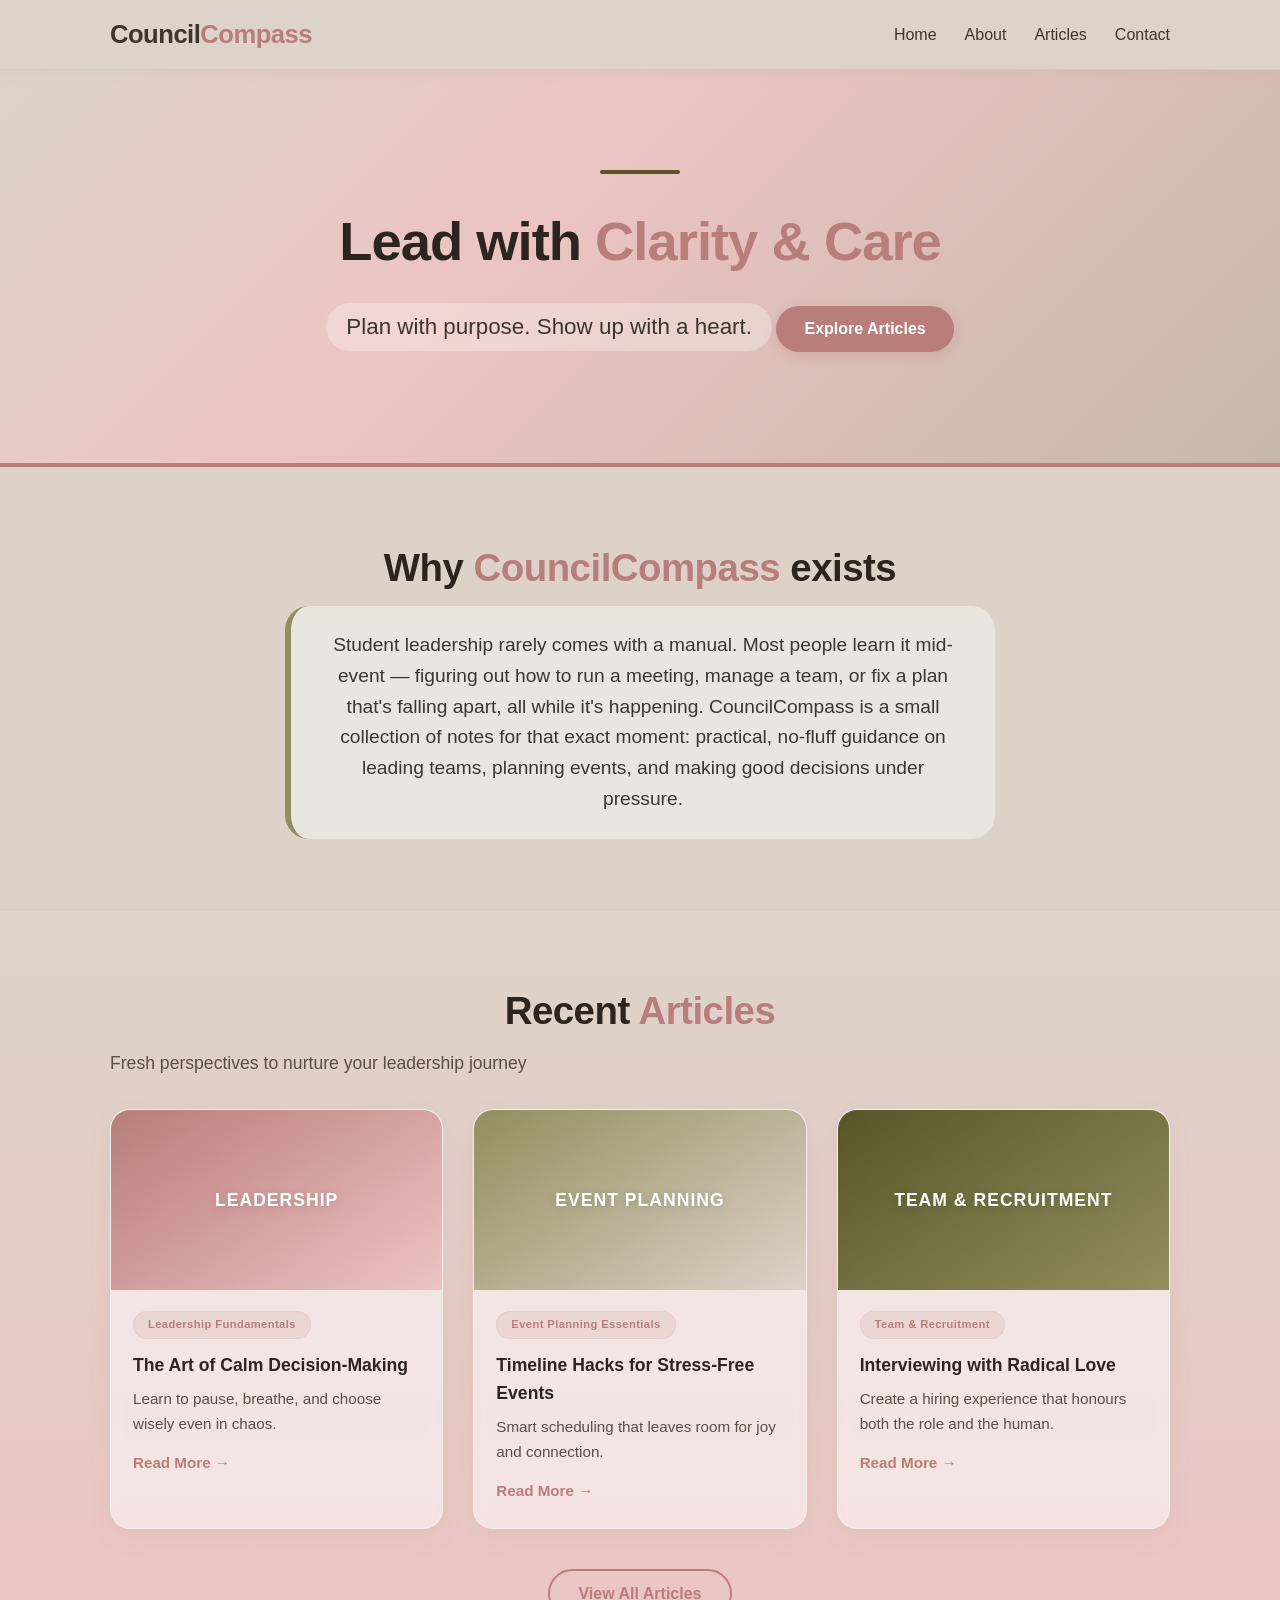
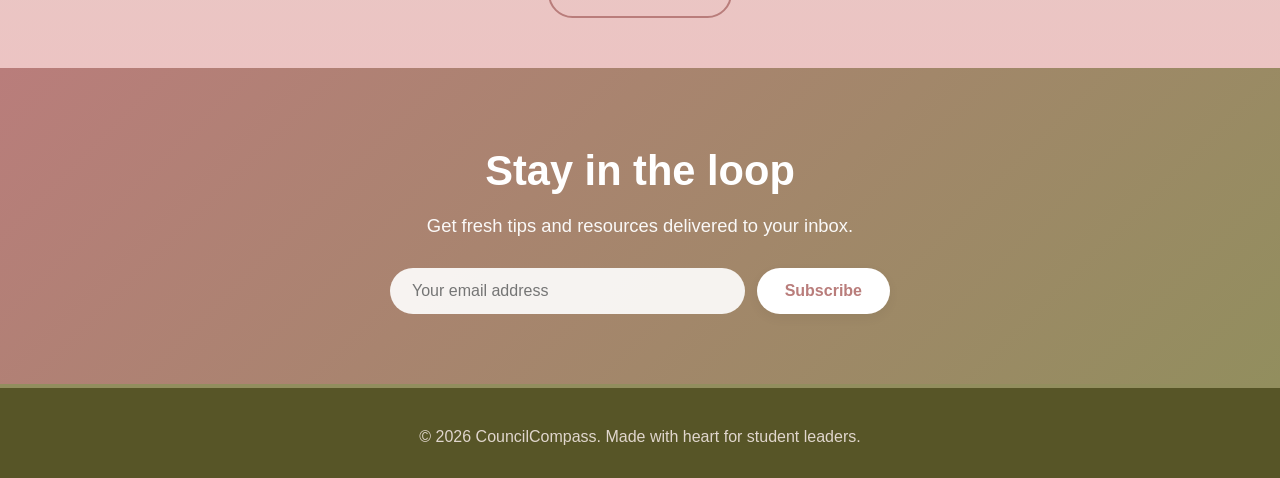
==== index.html @ 9692789b "styled home sections ! (home, about, recent articles, & contact sections)" ====
<!DOCTYPE html>
<html lang="en">
<head>
  <meta charset="UTF-8" />
  <meta name="viewport" content="width=device-width, initial-scale=1.0" />
  <title>CouncilCompass</title>
  <link rel="stylesheet" href="style.css" />
</head>
<body>

  <header>
    <div class="container header-inner">
      <div class="logo">Council<span>Compass</span></div>
      <nav class="nav-links">
        <a href="#">Home</a>
        <a href="#">About</a>
        <a href="#">Articles</a>
        <a href="#">Contact</a>
      </nav>
    </div>
  </header>

  <!-- ===== HOME SECTION ===== -->
  <section id="home" class="hero">
    <div class="container">
      <div class="accent-line"></div>
      <h1>Lead with <span>Clarity &amp; Care</span></h1>
      <p class="tagline">Plan with purpose. Show up with a heart.</p>
      <a href="#articles" class="btn">Explore Articles</a>
    </div>
  </section>

  <!-- ===== ABOUT SECTION ===== -->
  <section id="about" class="about">
    <div class="container">
      <h2 class="section-title">Why <span class="primary">CouncilCompass</span> exists</h2>
      <p>
        Student leadership rarely comes with a manual.
        Most people learn it mid-event — figuring out how to run a meeting, manage a team, 
        or fix a plan that's falling apart, all while it's happening.
        CouncilCompass is a small collection of notes for that exact moment: 
        practical, no-fluff guidance on leading teams, planning events, and 
        making good decisions under pressure.
      </p>
    </div>
  </section>

  <!-- ===== ARTICLES SECTION (recents) ===== -->
  <section id="articles" class="recent">
    <div class="container">
      <h2 class="section-title">Recent <span class="primary">Articles</span></h2>
      <p class="section-sub">Fresh perspectives to nurture your leadership journey</p>

      <div class="card-grid">
        <!-- card 1 -->
        <article class="card">
          <div class="card-img c1">Leadership</div>
          <div class="card-body">
            <span class="pillar-tag">Leadership Fundamentals</span>
            <h3>The Art of Calm Decision‑Making</h3>
            <p>Learn to pause, breathe, and choose wisely even in chaos.</p>
            <a href="#" class="read-more">Read More →</a>
          </div>
        </article>

        <!-- card 2 -->
        <article class="card">
          <div class="card-img c2">Event Planning</div>
          <div class="card-body">
            <span class="pillar-tag">Event Planning Essentials</span>
            <h3>Timeline Hacks for Stress‑Free Events</h3>
            <p>Smart scheduling that leaves room for joy and connection.</p>
            <a href="#" class="read-more">Read More →</a>
          </div>
        </article>

        <!-- card 3 -->
        <article class="card">
          <div class="card-img c3">Team &amp; Recruitment</div>
          <div class="card-body">
            <span class="pillar-tag">Team &amp; Recruitment</span>
            <h3>Interviewing with Radical Love</h3>
            <p>Create a hiring experience that honours both the role and the human.</p>
            <a href="#" class="read-more">Read More →</a>
          </div>
        </article>
      </div>

      <div class="center-btn">
        <a href="#" class="btn btn-outline">View All Articles</a>
      </div>
    </div>
  </section>

  <!-- ===== CONTACT / SUBSCRIBE SECTION ===== -->
  <section id="contact" class="subscribe">
    <div class="container">
      <h2>Stay in the <span class="highlight">loop</span></h2>
      <p>Get fresh tips and resources delivered to your inbox.</p>
      <form class="subscribe-form" action="#" method="post">
        <input type="email" placeholder="Your email address" required />
        <button type="submit" class="btn btn-light">Subscribe</button>
      </form>
    </div>
  </section>

  <footer>
    <div class="container">
      <p>&copy; 2026 CouncilCompass. Made with heart for student leaders.</p>
    </div>
  </footer>

</body>

</html>
---- style.css ----
* {
  margin: 0;
  padding: 0;
  box-sizing: border-box;
}

html {
  scroll-behavior: smooth;
}

body {
  font-family: -apple-system, BlinkMacSystemFont, "Segoe UI", Roboto, Helvetica, Arial, sans-serif;
  background: #ddd3c9;
  color: #3d352e;
  line-height: 1.6;
  min-height: 100vh;
}

a {
  text-decoration: none;
  color: #b97d7b;
  transition: color 0.2s;
}

a:hover {
  color: #575527;
}

.container {
  max-width: 1100px;
  margin: 0 auto;
  padding: 0 20px;
}

/* ---------- HEADER ---------- */
header {
  background: rgba(221, 211, 201, 0.65);
  backdrop-filter: blur(8px);
  -webkit-backdrop-filter: blur(8px);
  box-shadow: 0 2px 12px rgba(146, 142, 94, 0.08);
  padding: 14px 0;
  position: sticky;
  top: 0;
  z-index: 100;
  border-bottom: 1px solid rgba(185, 125, 123, 0.15);
}

.header-inner {
  display: flex;
  justify-content: space-between;
  align-items: center;
  flex-wrap: wrap;
}

.logo {
  font-size: 1.6rem;
  font-weight: 700;
  letter-spacing: -0.5px;
  color: #3d352e;
}

.logo span {
  color: #b97d7b;
}

.nav-links {
  display: flex;
  gap: 28px;
  font-weight: 500;
}

.nav-links a {
  color: #3d352e;
  font-size: 1rem;
  position: relative;
}

.nav-links a::after {
  content: '';
  position: absolute;
  bottom: -4px;
  left: 0;
  width: 0;
  height: 2px;
  background: #575527;
  transition: width 0.2s;
}

.nav-links a:hover::after {
  width: 100%;
}

.nav-links a:hover {
  color: #b97d7b;
}

/* ---------- BUTTONS ---------- */
.btn {
  display: inline-block;
  background: #b97d7b;
  color: #fff;
  padding: 10px 28px;
  border-radius: 40px;
  font-weight: 600;
  border: none;
  font-size: 1rem;
  cursor: pointer;
  transition: background 0.25s, transform 0.15s, box-shadow 0.25s;
  box-shadow: 0 4px 12px rgba(185, 125, 123, 0.3);
}

.btn:hover {
  background: #575527;
  transform: translateY(-3px);
  box-shadow: 0 6px 18px rgba(87, 85, 39, 0.35);
  color: #fff;
}

.btn-outline {
  background: transparent;
  border: 2px solid #b97d7b;
  color: #b97d7b;
  box-shadow: none;
}

.btn-outline:hover {
  background: #b97d7b;
  color: #fff;
}

.btn-light {
  background: #fff;
  color: #b97d7b;
  box-shadow: 0 4px 12px rgba(0, 0, 0, 0.05);
}

.btn-light:hover {
  background: #ecc4c3;
  color: #3d352e;
}

/* ---------- HERO ---------- */
.hero {
  padding: 100px 0 80px;
  text-align: center;
  background: linear-gradient(135deg, #ddd3c9 0%, #ecc4c3 40%, #c6b8a8 100%);
  border-bottom: 4px solid #b97d7b;
}

.hero h1 {
  font-size: 3.4rem;
  font-weight: 800;
  letter-spacing: -1px;
  margin-bottom: 8px;
  color: #2c241e;
}

.hero h1 span {
  color: #b97d7b;
}

.hero .tagline {
  font-size: 1.4rem;
  color: #3d352e;
  max-width: 600px;
  margin: 10px auto 32px;
  font-weight: 400;
  background: rgba(255, 255, 255, 0.3);
  padding: 6px 20px;
  border-radius: 40px;
  backdrop-filter: blur(4px);
  display: inline-block;
}

.hero .accent-line {
  width: 80px;
  height: 4px;
  background: #575527;
  margin: 0 auto 24px;
  border-radius: 4px;
}

/* ---------- SECTION TITLES ---------- */
.section-title {
  font-size: 2.4rem;
  font-weight: 700;
  margin-bottom: 8px;
  letter-spacing: -0.5px;
  color: #2c241e;
}

.section-sub {
  color: #5a4e45;
  margin-bottom: 32px;
  font-size: 1.1rem;
}

.section-title .primary {
  color: #b97d7b;
}

.section-title .highlight {
  color: #ecc4c3;
}

/* ---------- ABOUT ---------- */
.about {
  padding: 70px 0;
  background: rgba(221, 211, 201, 0.4);
  backdrop-filter: blur(4px);
  border-bottom: 1px solid rgba(185, 125, 123, 0.08);
}

.about .container {
  max-width: 750px;
  text-align: center;
}

.about p {
  font-size: 1.2rem;
  color: #3d352e;
  background: rgba(255, 255, 255, 0.4);
  padding: 24px 32px;
  border-radius: 24px;
  border-left: 6px solid #928e5e;
}

/* ---------- RECENT ARTICLES ---------- */
.recent {
  padding: 70px 0 50px;
  background: linear-gradient(180deg, #ddd3c9 0%, #ecc4c3 100%);
}

.recent .section-title {
  text-align: center;
}

.center-btn {
  text-align: center;
  margin-top: 40px;
}

/* ---------- CARDS ---------- */
.card-grid {
  display: grid;
  grid-template-columns: repeat(auto-fill, minmax(280px, 1fr));
  gap: 30px;
  margin-top: 30px;
}

.card {
  background: rgba(255, 255, 255, 0.5);
  backdrop-filter: blur(6px);
  -webkit-backdrop-filter: blur(6px);
  border-radius: 20px;
  box-shadow: 0 8px 24px rgba(146, 142, 94, 0.08);
  overflow: hidden;
  transition: transform 0.25s, box-shadow 0.25s;
  border: 1px solid rgba(255, 255, 255, 0.3);
}

.card:hover {
  transform: translateY(-8px);
  box-shadow: 0 16px 40px rgba(87, 85, 39, 0.1);
  border-color: rgba(185, 125, 123, 0.3);
}

.card-img {
  height: 180px;
  display: flex;
  align-items: center;
  justify-content: center;
  color: #fff;
  font-weight: 600;
  font-size: 1.1rem;
  text-transform: uppercase;
  letter-spacing: 1px;
  text-shadow: 0 2px 8px rgba(0, 0, 0, 0.15);
}

.card-img.c1 { background: linear-gradient(145deg, #b97d7b, #ecc4c3); }
.card-img.c2 { background: linear-gradient(145deg, #928e5e, #ddd3c9); }
.card-img.c3 { background: linear-gradient(145deg, #575527, #928e5e); }

.card-body {
  padding: 20px 22px 24px;
}

.card-body .pillar-tag {
  display: inline-block;
  background: rgba(185, 125, 123, 0.15);
  color: #b97d7b;
  font-size: 0.7rem;
  font-weight: 700;
  padding: 4px 14px;
  border-radius: 30px;
  margin-bottom: 12px;
  letter-spacing: 0.4px;
  border: 1px solid rgba(185, 125, 123, 0.1);
}

.card-body h3 {
  font-size: 1.1rem;
  font-weight: 700;
  margin-bottom: 8px;
  color: #2c241e;
}

.card-body p {
  color: #5a4e45;
  font-size: 0.95rem;
  margin-bottom: 14px;
}

.card-body .read-more {
  font-weight: 600;
  font-size: 0.95rem;
  color: #b97d7b;
}

.card-body .read-more:hover {
  color: #575527;
}

/* ---------- SUBSCRIBE ---------- */
.subscribe {
  padding: 70px 0;
  background: linear-gradient(135deg, #b97d7b, #928e5e);
  color: #fff;
  text-align: center;
}

.subscribe h2 {
  font-size: 2.6rem;
  font-weight: 700;
  margin-bottom: 6px;
}

.subscribe p {
  font-size: 1.15rem;
  margin-bottom: 28px;
  opacity: 0.95;
}

.subscribe-form {
  display: flex;
  justify-content: center;
  flex-wrap: wrap;
  gap: 12px;
  max-width: 500px;
  margin: 0 auto;
}

.subscribe-form input[type="email"] {
  flex: 1 1 220px;
  padding: 14px 22px;
  border: none;
  border-radius: 60px;
  font-size: 1rem;
  outline: 2px solid transparent;
  transition: outline 0.2s, box-shadow 0.2s;
  background: rgba(255, 255, 255, 0.9);
}

.subscribe-form input[type="email"]:focus {
  outline: 2px solid #ecc4c3;
  box-shadow: 0 0 0 6px rgba(236, 196, 195, 0.2);
}

/* ---------- FOOTER ---------- */
footer {
  background: #575527;
  color: #e0d6cd;
  padding: 36px 0 28px;
  text-align: center;
  border-top: 4px solid #928e5e;
}

footer .copy {
  opacity: 0.8;
  font-size: 0.95rem;
}
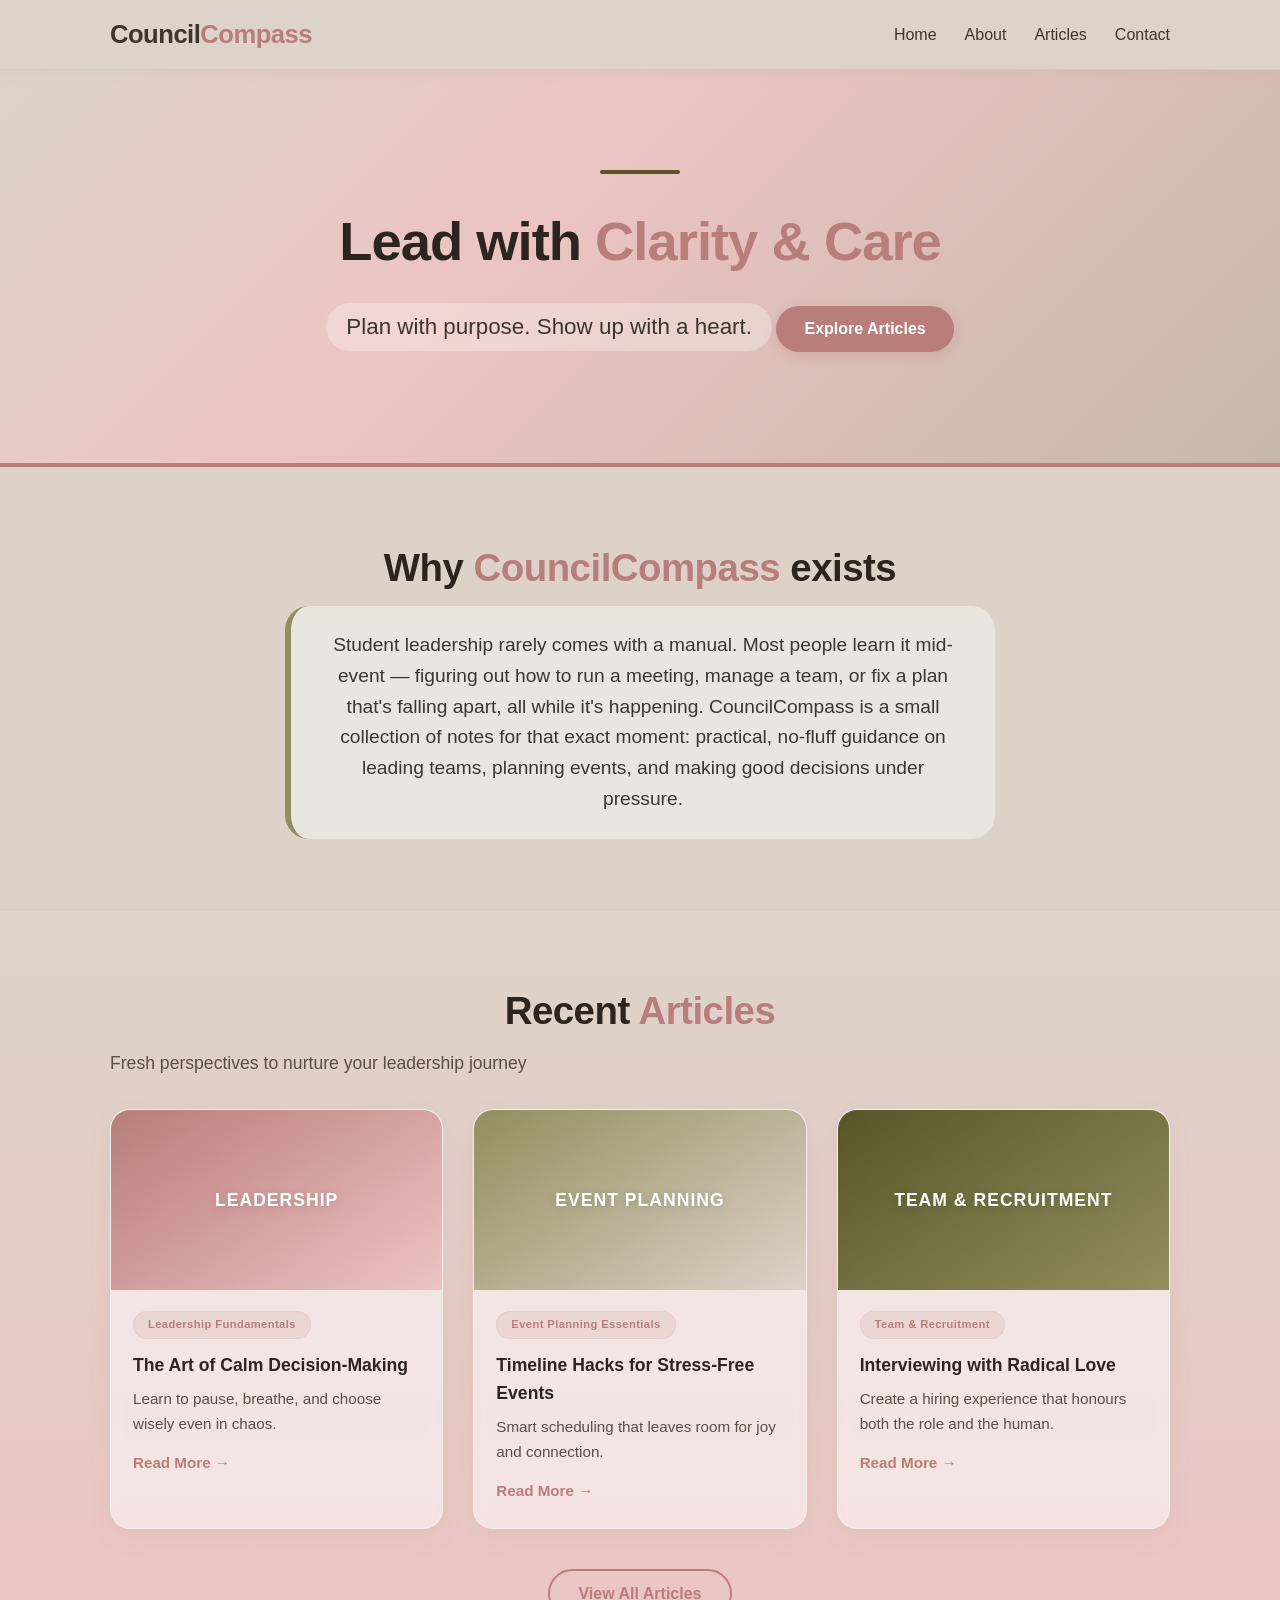
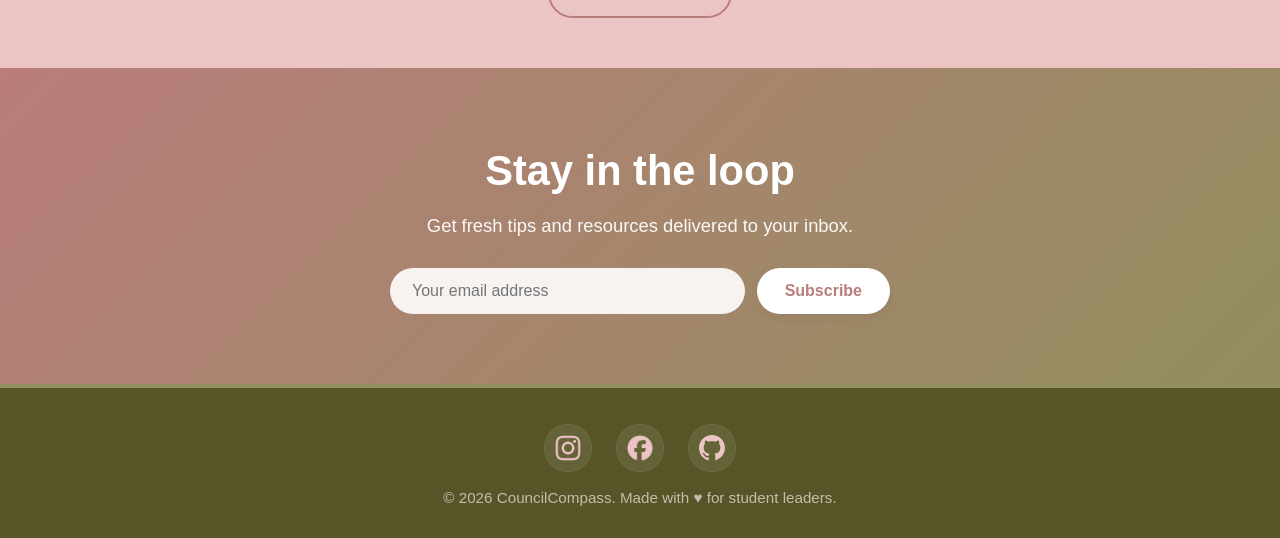
==== commit e057d655: "added image assets & implemented footer with soc med links" ====
--- a/index.html
+++ b/index.html
@@ -104,9 +104,27 @@
     </div>
   </section>
 
+    <!-- ===== FOOTER ===== -->
   <footer>
     <div class="container">
-      <p>&copy; 2026 CouncilCompass. Made with heart for student leaders.</p>
+      <div class="footer-socials">
+
+        <a href="https://www.instagram.com/l444inne?igsh=eGhwbXk3b3pjeHY%3D&utm_source=qr" target="_blank" aria-label="Instagram" class="social-link instagram">
+          <img src="images/instagram-icon.png" alt="Instagram" class="social-icon" />
+        </a>
+
+        <a href="https://www.facebook.com/share/1E3j4MYcTQ/?mibextid=wwXIfr" target="_blank" aria-label="Facebook" class="social-link facebook">
+          <img src="images/facebook-icon.png" alt="Facebook" class="social-icon" />
+        </a>
+
+        <a href="https://github.com/l444inne" target="_blank" aria-label="GitHub" class="social-link github">
+          <svg viewBox="0 0 24 24" width="28" height="28" style="color: #ecc4c3; fill: #ecc4c3;">
+            <path d="M12 0C5.37 0 0 5.37 0 12c0 5.31 3.435 9.795 8.205 11.385.6.105.825-.255.825-.57 0-.285-.015-1.23-.015-2.235-3.015.555-3.795-.735-4.035-1.41-.135-.345-.72-1.41-1.23-1.695-.42-.225-1.02-.78-.015-.795.945-.015 1.62.87 1.845 1.23 1.08 1.815 2.805 1.305 3.495.99.105-.78.42-1.305.765-1.605-2.67-.3-5.46-1.335-5.46-5.925 0-1.305.465-2.385 1.23-3.225-.12-.3-.54-1.53.12-3.15 0 0 1.005-.315 3.3 1.23.96-.27 1.98-.405 3-.405s2.04.135 3 .405c2.295-1.56 3.3-1.23 3.3-1.23.66 1.62.24 2.85.12 3.15.765.84 1.23 1.905 1.23 3.225 0 4.605-2.805 5.625-5.475 5.925.435.375.81 1.095.81 2.22 0 1.605-.015 2.895-.015 3.3 0 .315.225.69.825.57A12.02 12.02 0 0024 12c0-6.63-5.37-12-12-12z"/>
+          </svg>
+        </a>
+
+      </div>
+      <p class="copy">&copy; 2026 CouncilCompass. Made with <span class="heart">♥</span> for student leaders.</p>
     </div>
   </footer>
 
--- a/style.css
+++ b/style.css
@@ -200,7 +200,7 @@
 }
 
 .section-title .highlight {
-  color: #ecc4c3;
+  color: #ecc4c3; /* Lighter pink for subscribe highlight */
 }
 
 /* ---------- ABOUT ---------- */
@@ -379,4 +379,68 @@
 footer .copy {
   opacity: 0.8;
   font-size: 0.95rem;
+}
+
+.footer-socials {
+  display: flex;
+  justify-content: center;
+  gap: 24px;
+  margin-bottom: 14px;
+}
+
+.social-link {
+  display: flex;
+  align-items: center;
+  justify-content: center;
+  width: 48px;
+  height: 48px;
+  border-radius: 50%;
+  background: rgba(255, 255, 255, 0.08);
+  transition: all 0.25s ease;
+  border: 1px solid rgba(255, 255, 255, 0.06);
+  text-decoration: none;
+}
+
+.social-icon {
+  width: 26px;
+  height: 26px;
+  object-fit: contain;
+  display: block;
+  transition: all 0.25s ease;
+}
+
+.social-link svg {
+  display: block;
+  width: 26px;
+  height: 26px;
+}
+
+.social-link:hover {
+  transform: translateY(-4px);
+  background: rgba(255, 255, 255, 0.18);
+  border-color: rgba(255, 255, 255, 0.15);
+}
+
+.social-link.instagram:hover {
+  background: rgba(225, 48, 108, 0.25);
+  border-color: #e1306c;
+}
+
+.social-link.instagram:hover .social-icon {
+  filter: brightness(0) invert(1) drop-shadow(0 0 6px rgba(225, 48, 108, 0.5));
+}
+
+.social-link.facebook:hover {
+  background: rgba(24, 119, 242, 0.25);
+  border-color: #1877f2;
+}
+
+.social-link.facebook:hover .social-icon {
+  filter: brightness(0) invert(1) drop-shadow(0 0 6px rgba(24, 119, 242, 0.5));
+}
+
+.social-link.github:hover {
+  color: #f0f0f0;
+  background: rgba(255, 255, 255, 0.15);
+  border-color: #f0f0f0;
 }
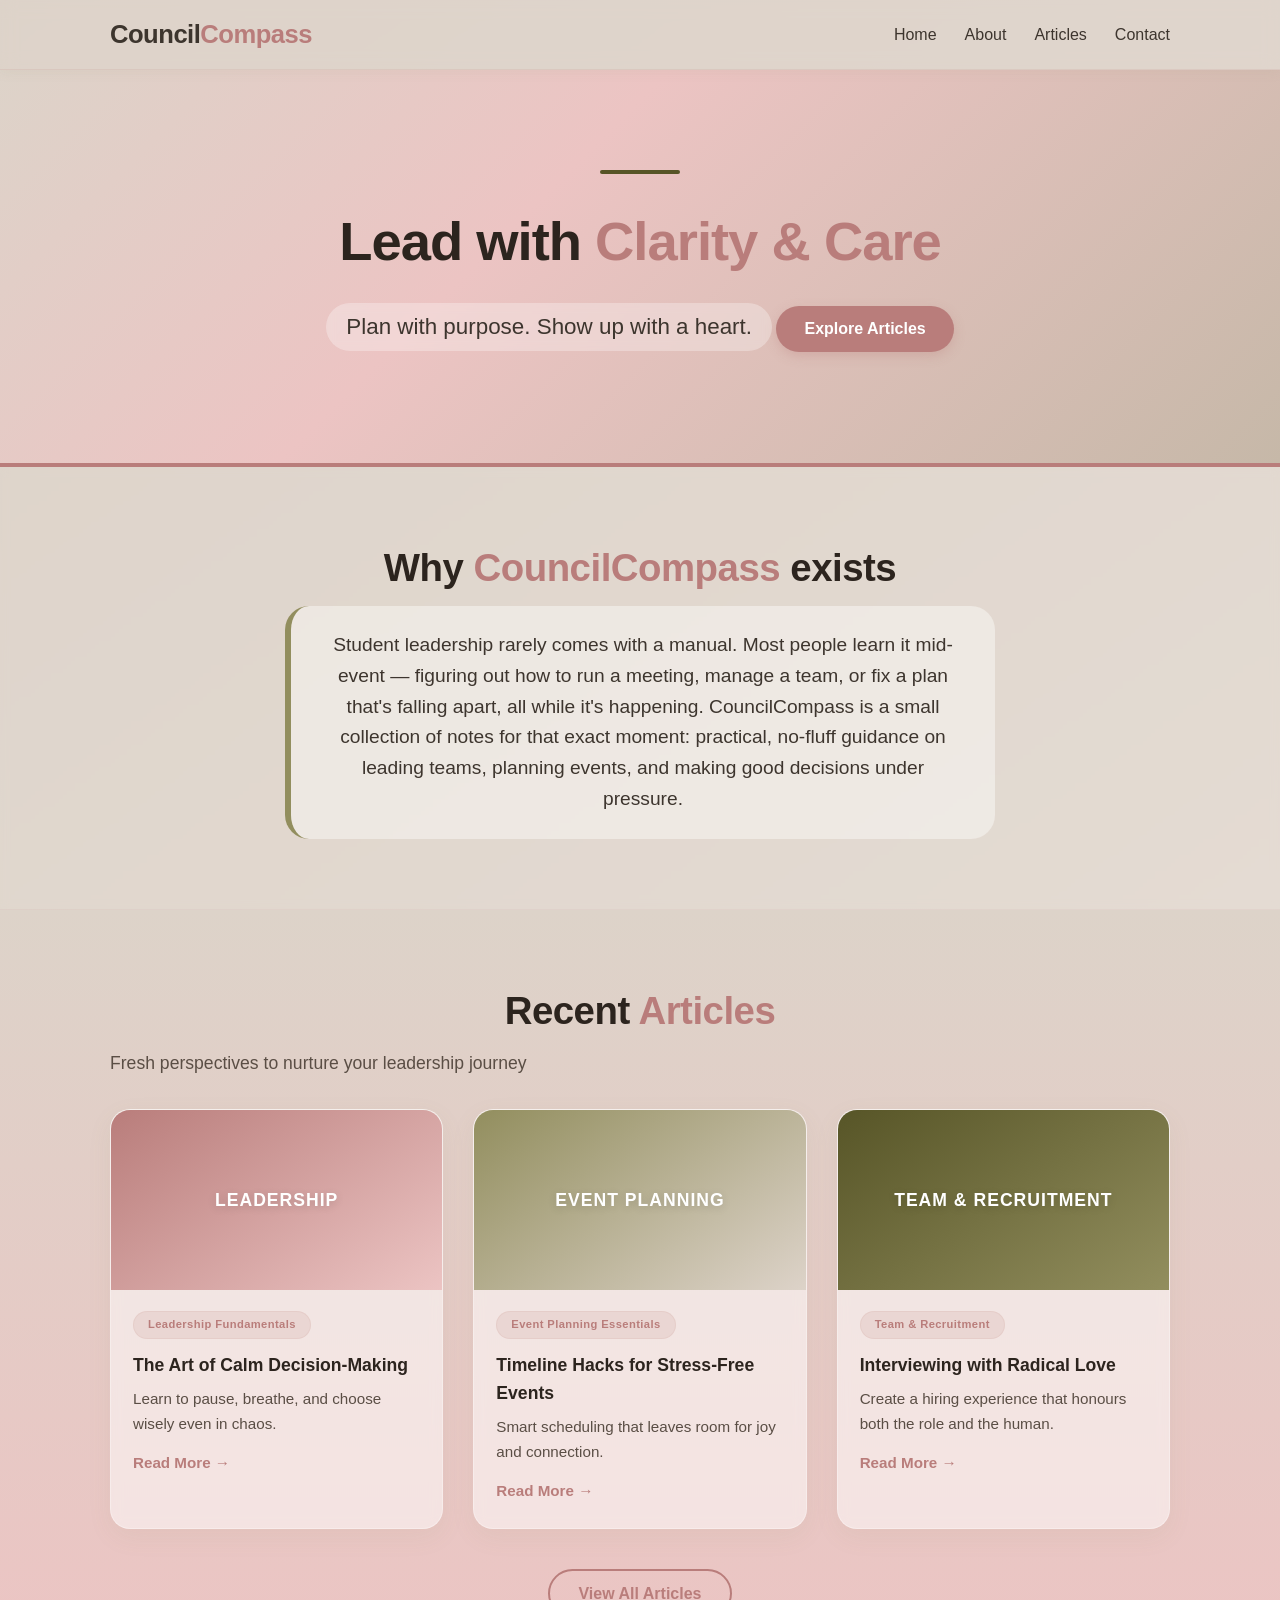
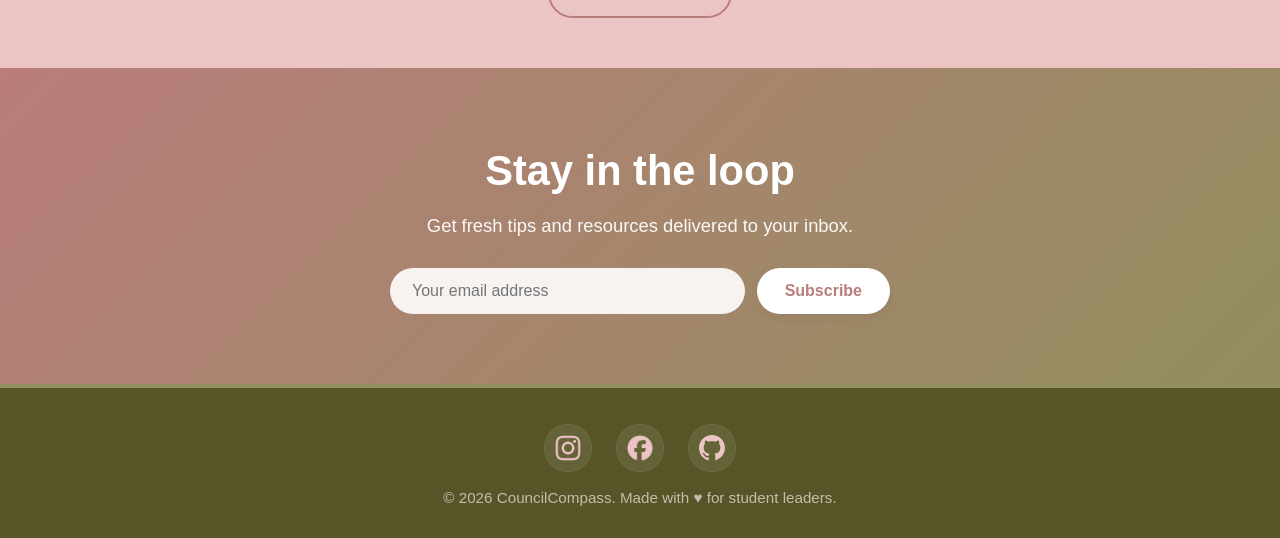
==== commit a5841bad: "refined visual details (body bg - gradient, highlight colors, &  card link styling)" ====
--- a/index.html
+++ b/index.html
@@ -52,34 +52,32 @@
       <p class="section-sub">Fresh perspectives to nurture your leadership journey</p>
 
       <div class="card-grid">
-        <!-- card 1 -->
+
         <article class="card">
           <div class="card-img c1">Leadership</div>
           <div class="card-body">
             <span class="pillar-tag">Leadership Fundamentals</span>
-            <h3>The Art of Calm Decision‑Making</h3>
+            <h3><a href="#modal-decision">The Art of Calm Decision‑Making</a></h3>
             <p>Learn to pause, breathe, and choose wisely even in chaos.</p>
             <a href="#" class="read-more">Read More →</a>
           </div>
         </article>
 
-        <!-- card 2 -->
         <article class="card">
           <div class="card-img c2">Event Planning</div>
           <div class="card-body">
             <span class="pillar-tag">Event Planning Essentials</span>
-            <h3>Timeline Hacks for Stress‑Free Events</h3>
+            <h3><a href="#modal-timeline">Timeline Hacks for Stress‑Free Events</a></h3>
             <p>Smart scheduling that leaves room for joy and connection.</p>
             <a href="#" class="read-more">Read More →</a>
           </div>
         </article>
 
-        <!-- card 3 -->
         <article class="card">
           <div class="card-img c3">Team &amp; Recruitment</div>
           <div class="card-body">
             <span class="pillar-tag">Team &amp; Recruitment</span>
-            <h3>Interviewing with Radical Love</h3>
+            <h3><a href="#modal-interview">Interviewing with Radical Love</a></h3>
             <p>Create a hiring experience that honours both the role and the human.</p>
             <a href="#" class="read-more">Read More →</a>
           </div>
--- a/style.css
+++ b/style.css
@@ -10,7 +10,7 @@
 
 body {
   font-family: -apple-system, BlinkMacSystemFont, "Segoe UI", Roboto, Helvetica, Arial, sans-serif;
-  background: #ddd3c9;
+  background: linear-gradient(145deg, #ddd3c9 0%, #f2ebe6 100%);
   color: #3d352e;
   line-height: 1.6;
   min-height: 100vh;
@@ -200,7 +200,7 @@
 }
 
 .section-title .highlight {
-  color: #ecc4c3; /* Lighter pink for subscribe highlight */
+  color: #928e5e;
 }
 
 /* ---------- ABOUT ---------- */
@@ -267,6 +267,8 @@
 
 .card-img {
   height: 180px;
+  background-size: cover;
+  background-position: center;
   display: flex;
   align-items: center;
   justify-content: center;
@@ -303,7 +305,15 @@
   font-size: 1.1rem;
   font-weight: 700;
   margin-bottom: 8px;
+}
+
+.card-body h3 a {
   color: #2c241e;
+  transition: color 0.2s;
+}
+
+.card-body h3 a:hover {
+  color: #b97d7b;
 }
 
 .card-body p {
@@ -440,7 +450,6 @@
 }
 
 .social-link.github:hover {
-  color: #f0f0f0;
-  background: rgba(255, 255, 255, 0.15);
-  border-color: #f0f0f0;
+  background: rgba(0, 0, 0, 0.15);
+  border-color: #302128;
 }
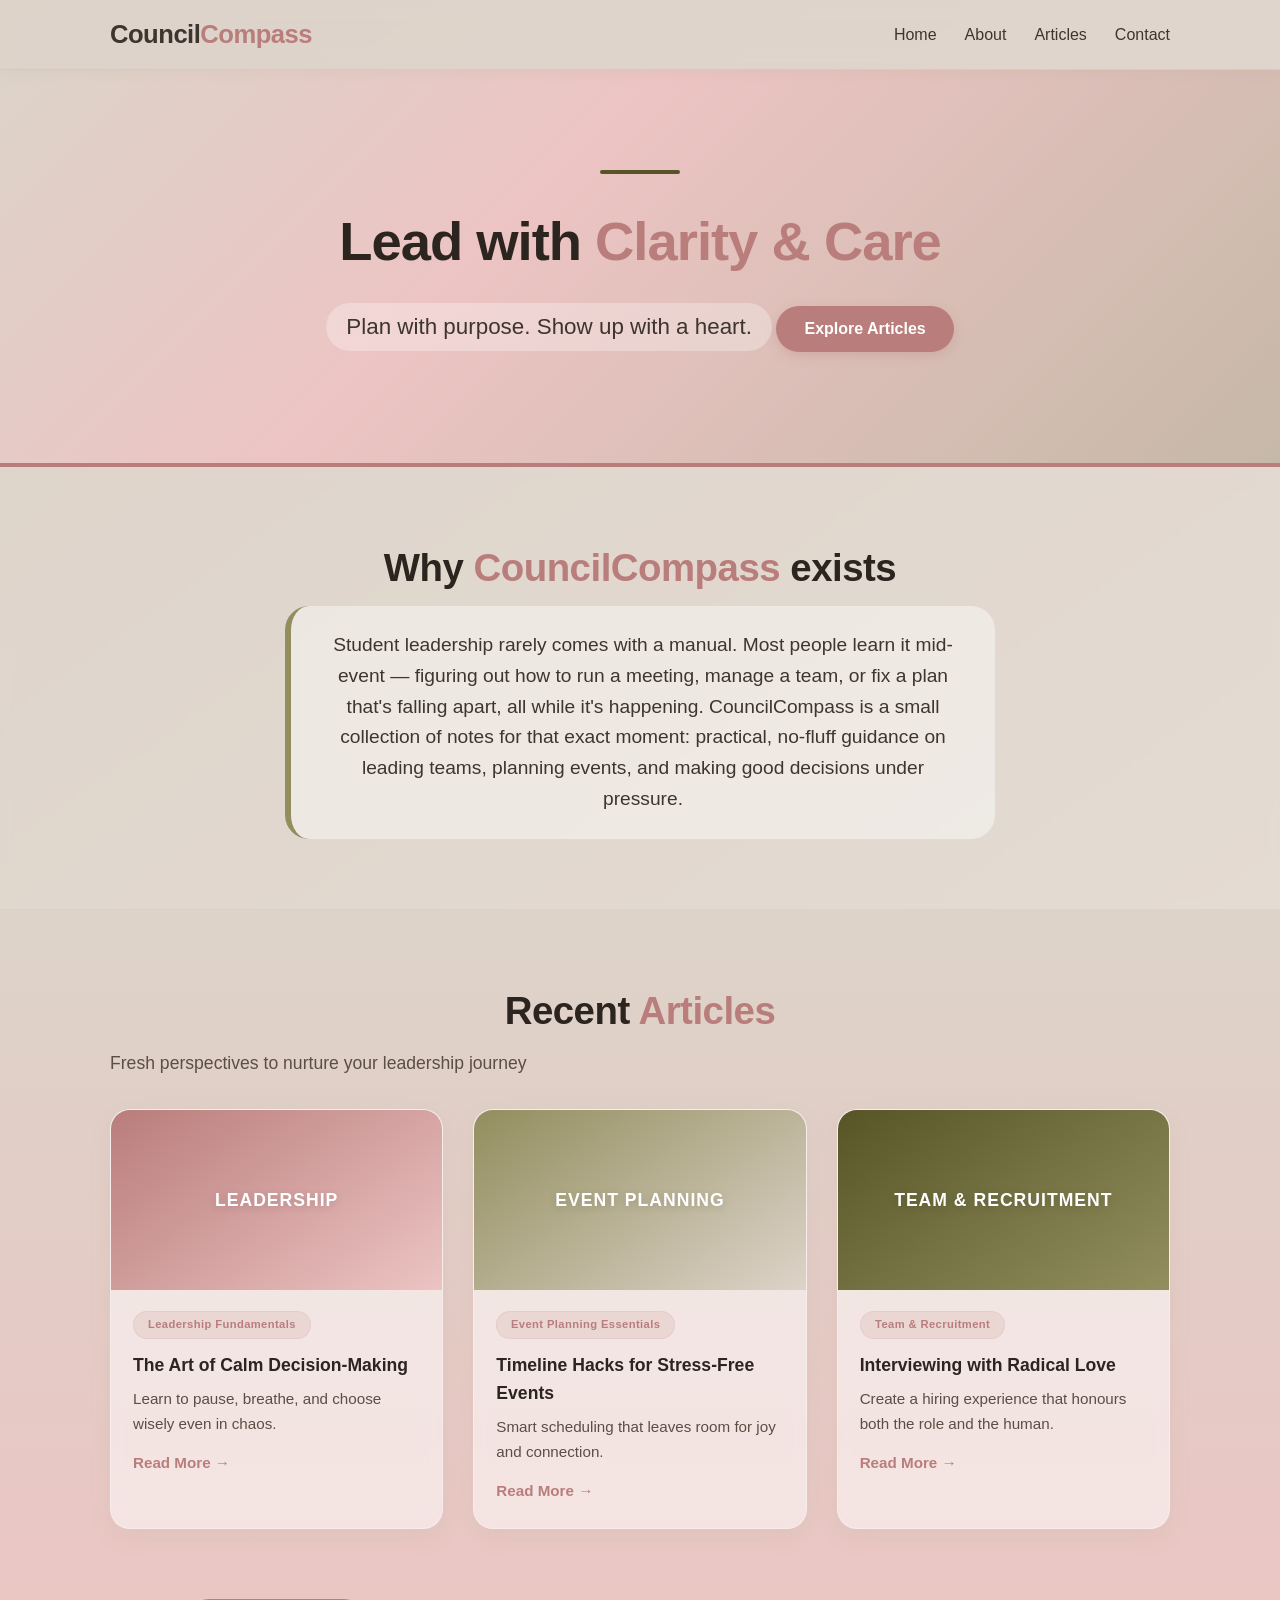
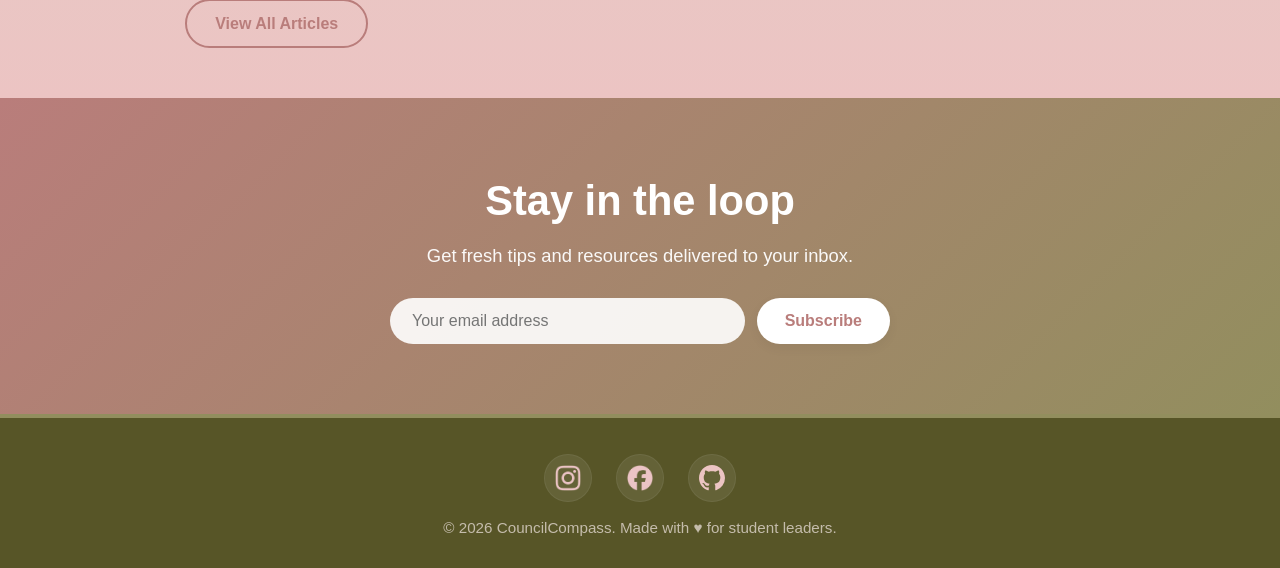
==== commit 3b999037: "created article.html file with pllar groups and modal pop-ups !" ====
--- a/index.html
+++ b/index.html
@@ -53,13 +53,13 @@
 
       <div class="card-grid">
 
-        <article class="card">
+                <article class="card">
           <div class="card-img c1">Leadership</div>
           <div class="card-body">
             <span class="pillar-tag">Leadership Fundamentals</span>
-            <h3><a href="#modal-decision">The Art of Calm Decision‑Making</a></h3>
+            <h3><a href="#popup-decision">The Art of Calm Decision‑Making</a></h3>
             <p>Learn to pause, breathe, and choose wisely even in chaos.</p>
-            <a href="#" class="read-more">Read More →</a>
+            <a href="#popup-decision" class="read-more">Read More →</a>
           </div>
         </article>
 
@@ -67,9 +67,9 @@
           <div class="card-img c2">Event Planning</div>
           <div class="card-body">
             <span class="pillar-tag">Event Planning Essentials</span>
-            <h3><a href="#modal-timeline">Timeline Hacks for Stress‑Free Events</a></h3>
+            <h3><a href="#popup-timeline">Timeline Hacks for Stress‑Free Events</a></h3>
             <p>Smart scheduling that leaves room for joy and connection.</p>
-            <a href="#" class="read-more">Read More →</a>
+            <a href="#popup-timeline" class="read-more">Read More →</a>
           </div>
         </article>
 
@@ -77,12 +77,11 @@
           <div class="card-img c3">Team &amp; Recruitment</div>
           <div class="card-body">
             <span class="pillar-tag">Team &amp; Recruitment</span>
-            <h3><a href="#modal-interview">Interviewing with Radical Love</a></h3>
+            <h3><a href="#popup-interview">Interviewing with Radical Love</a></h3>
             <p>Create a hiring experience that honours both the role and the human.</p>
-            <a href="#" class="read-more">Read More →</a>
+            <a href="#popup-interview" class="read-more">Read More →</a>
           </div>
         </article>
-      </div>
 
       <div class="center-btn">
         <a href="#" class="btn btn-outline">View All Articles</a>
--- a/style.css
+++ b/style.css
@@ -452,4 +452,140 @@
 .social-link.github:hover {
   background: rgba(0, 0, 0, 0.15);
   border-color: #302128;
+}
+
+/* ---------- ALL ARTICLES PAGE ---------- */
+.all-articles {
+  padding: 70px 0 40px;
+  background: rgba(221, 211, 201, 0.3);
+  backdrop-filter: blur(4px);
+}
+
+.pillar-group {
+  margin-bottom: 56px;
+}
+
+.pillar-group h2 {
+  font-size: 1.8rem;
+  font-weight: 700;
+  padding-bottom: 10px;
+  border-bottom: 4px solid #b97d7b;
+  display: inline-block;
+  margin-bottom: 24px;
+  color: #2c241e;
+}
+
+.pillar-group .card-grid {
+  grid-template-columns: repeat(auto-fill, minmax(260px, 1fr));
+}
+
+.pillar-icon {
+  width: 32px; 
+  height: 32px;
+  object-fit: contain;
+  vertical-align: middle;
+  margin-right: 12px;
+  display: inline-block;
+  filter: drop-shadow(0 2px 4px rgba(0, 0, 0, 0.1));
+}
+
+.pillar-group h2:hover .pillar-icon {
+  transform: scale(1.1);
+  transition: transform 0.25s ease;
+}
+
+.card-img.c4 { background: linear-gradient(145deg, #b97d7b, #575527); }
+
+/* ---------- POP-UPS (CSS-only) ---------- */
+.popup {
+  display: none;
+  position: fixed;
+  top: 0;
+  left: 0;
+  width: 100%;
+  height: 100%;
+  background: rgba(87, 85, 39, 0.5);
+  backdrop-filter: blur(6px);
+  -webkit-backdrop-filter: blur(6px);
+  z-index: 999;
+  justify-content: center;
+  align-items: center;
+}
+
+.popup:target {
+  display: flex;
+}
+
+.popup-box {
+  background: #fff;
+  background: linear-gradient(145deg, #ffffff, #f2ebe6);
+  max-width: 550px;
+  width: 90%;
+  padding: 35px 40px;
+  border-radius: 28px;
+  box-shadow: 0 20px 60px rgba(0, 0, 0, 0.3);
+  position: relative;
+  border-left: 8px solid #b97d7b;
+  animation: fadeSlide 0.3s ease-out;
+  max-height: 80vh;
+  overflow-y: auto;
+}
+
+.popup-box .close-btn {
+  position: absolute;
+  top: 12px;
+  right: 20px;
+  font-size: 2.2rem;
+  font-weight: 300;
+  color: #928e5e;
+  text-decoration: none;
+  line-height: 1;
+  transition: color 0.2s, transform 0.2s;
+}
+
+.popup-box .close-btn:hover {
+  color: #575527;
+  transform: rotate(90deg);
+}
+
+.popup-box h2 {
+  font-size: 1.8rem;
+  color: #2c241e;
+  margin-bottom: 4px;
+  padding-right: 30px;
+}
+
+.popup-box .pillar-tag {
+  display: inline-block;
+  background: rgba(185, 125, 123, 0.15);
+  color: #b97d7b;
+  font-size: 0.7rem;
+  font-weight: 700;
+  padding: 4px 14px;
+  border-radius: 30px;
+  margin-bottom: 16px;
+  letter-spacing: 0.4px;
+  border: 1px solid rgba(185, 125, 123, 0.1);
+}
+
+.popup-box p {
+  color: #3d352e;
+  margin-bottom: 14px;
+  font-size: 1rem;
+  line-height: 1.6;
+}
+
+.popup-box p:last-of-type {
+  margin-bottom: 0;
+}
+
+@keyframes fadeSlide {
+  0% {
+    opacity: 0;
+    transform: translateY(30px) scale(0.95);
+  }
+  100% {
+    opacity: 1;
+    transform: translateY(0) scale(1);
+  }
 }
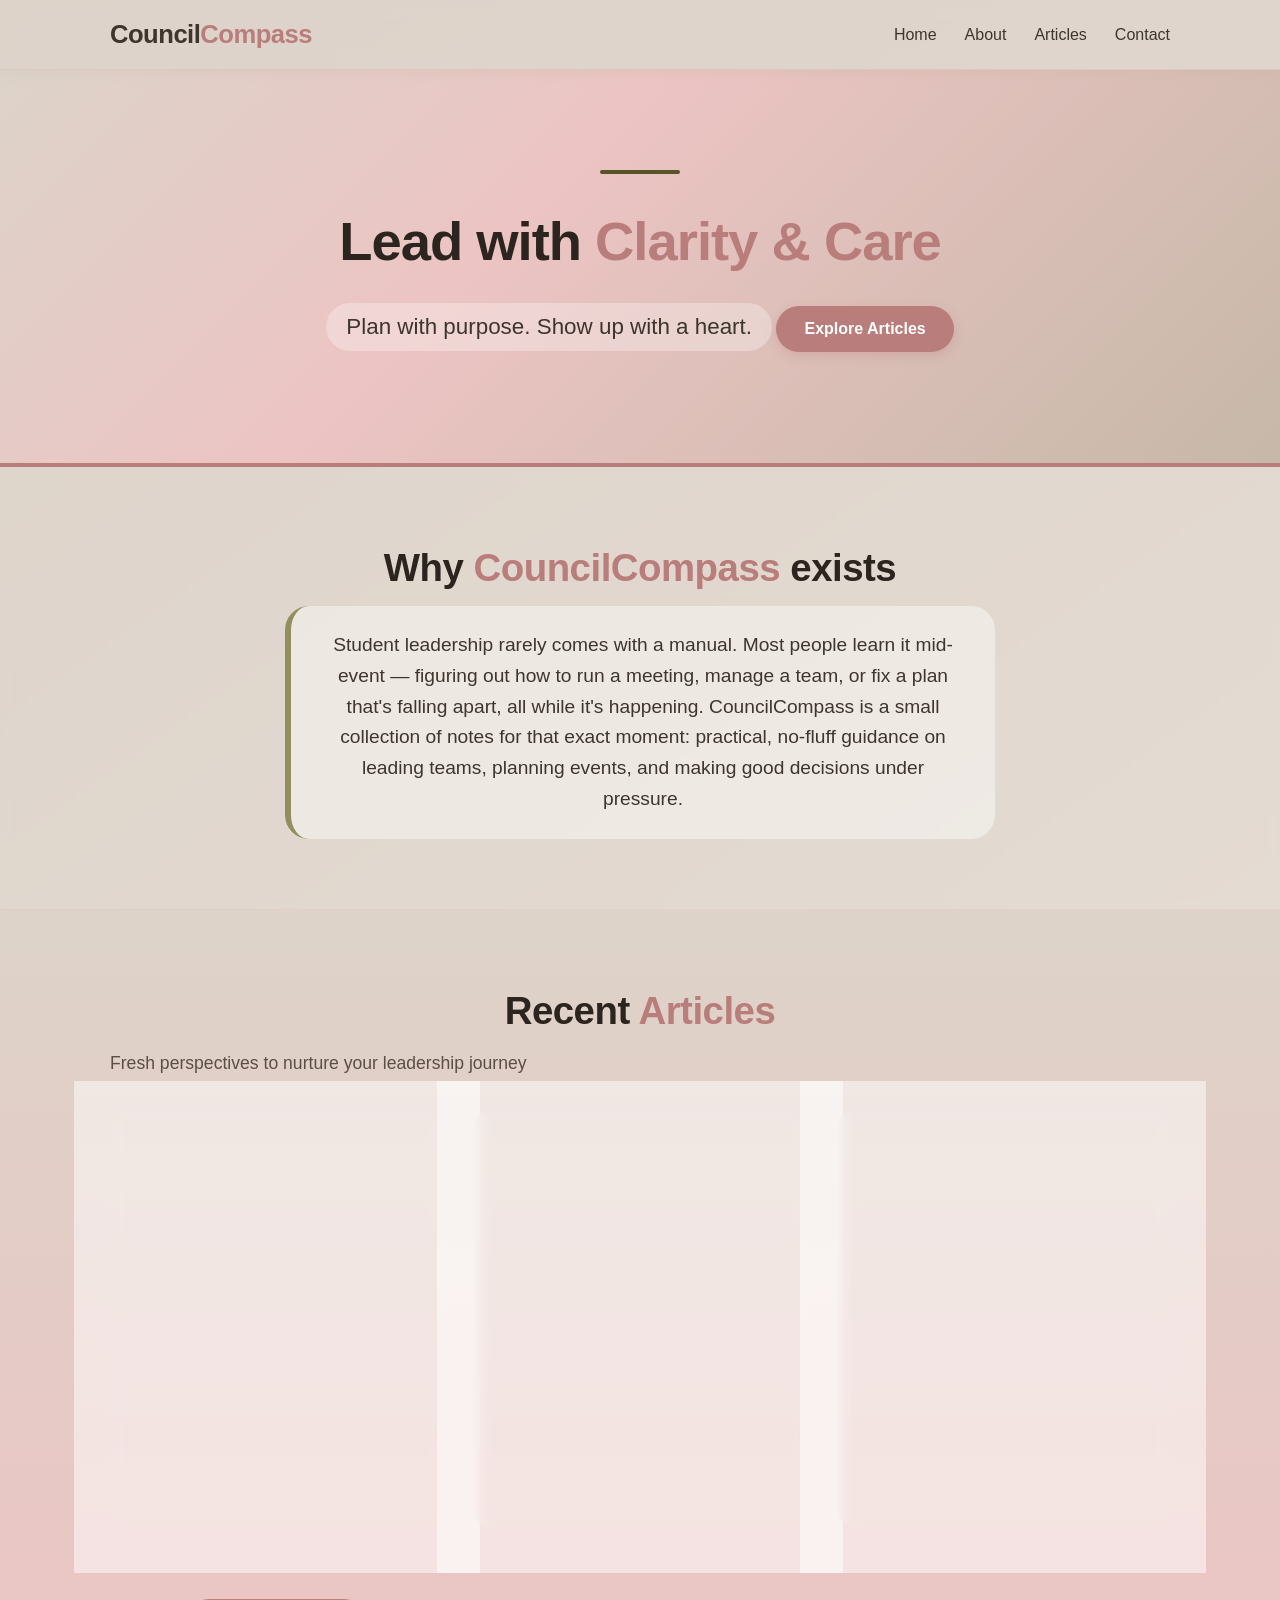
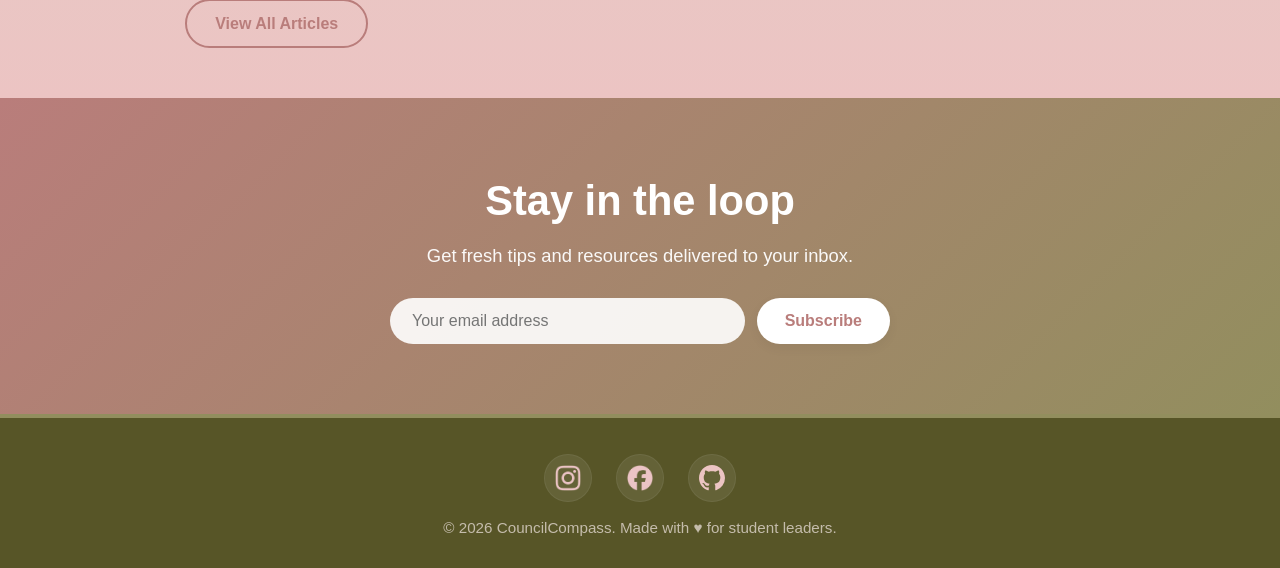
==== commit cf3e236c: "fixed inter-page links & added pop-ups to recent articles" ====
--- a/index.html
+++ b/index.html
@@ -12,10 +12,10 @@
     <div class="container header-inner">
       <div class="logo">Council<span>Compass</span></div>
       <nav class="nav-links">
-        <a href="#">Home</a>
-        <a href="#">About</a>
-        <a href="#">Articles</a>
-        <a href="#">Contact</a>
+        <a href="#home">Home</a>
+        <a href="#about">About</a>
+        <a href="#articles">Articles</a>
+        <a href="#contact">Contact</a>
       </nav>
     </div>
   </header>
@@ -53,7 +53,7 @@
 
       <div class="card-grid">
 
-                <article class="card">
+        <article class="card">
           <div class="card-img c1">Leadership</div>
           <div class="card-body">
             <span class="pillar-tag">Leadership Fundamentals</span>
@@ -84,7 +84,7 @@
         </article>
 
       <div class="center-btn">
-        <a href="#" class="btn btn-outline">View All Articles</a>
+        <a href="articles.html" class="btn btn-outline">View All Articles</a>
       </div>
     </div>
   </section>
@@ -125,6 +125,37 @@
     </div>
   </footer>
 
+    <!-- ===== POP-UPS ===== -->
+  <div id="popup-decision" class="popup">
+    <div class="popup-box">
+      <a href="#_" class="close-btn">&times;</a>
+      <h2>The Art of Calm Decision‑Making</h2>
+      <span class="pillar-tag">Leadership Fundamentals</span>
+      <p>Lorem ipsum dolor sit amet, consectetur adipiscing elit. Sed do eiusmod tempor incididunt ut labore et dolore magna aliqua.</p>
+      <p>Ut enim ad minim veniam, quis nostrud exercitation ullamco laboris nisi ut aliquip ex ea commodo consequat.</p>
+    </div>
+  </div>
+
+  <div id="popup-timeline" class="popup">
+    <div class="popup-box">
+      <a href="#_" class="close-btn">&times;</a>
+      <h2>Timeline Hacks for Stress‑Free Events</h2>
+      <span class="pillar-tag">Event Planning Essentials</span>
+      <p>Duis aute irure dolor in reprehenderit in voluptate velit esse cillum dolore eu fugiat nulla pariatur.</p>
+      <p>Excepteur sint occaecat cupidatat non proident, sunt in culpa qui officia deserunt mollit anim id est laborum.</p>
+    </div>
+  </div>
+
+  <div id="popup-interview" class="popup">
+    <div class="popup-box">
+      <a href="#_" class="close-btn">&times;</a>
+      <h2>Interviewing with Radical Love</h2>
+      <span class="pillar-tag">Team &amp; Recruitment</span>
+      <p>Sed ut perspiciatis unde omnis iste natus error sit voluptatem accusantium doloremque laudantium.</p>
+      <p>Totam rem aperiam, eaque ipsa quae ab illo inventore veritatis et quasi architecto beatae vitae dicta sunt explicabo.</p>
+    </div>
+  </div>
+
 </body>
 
 </html>
--- a/style.css
+++ b/style.css
@@ -30,6 +30,10 @@
   max-width: 1100px;
   margin: 0 auto;
   padding: 0 20px;
+}
+
+#home, #about, #articles, #contact {
+  scroll-margin-top: 100px;
 }
 
 /* ---------- HEADER ---------- */
@@ -496,7 +500,7 @@
 
 .card-img.c4 { background: linear-gradient(145deg, #b97d7b, #575527); }
 
-/* ---------- POP-UPS (CSS-only) ---------- */
+/* ---------- POP-UPS ---------- */
 .popup {
   display: none;
   position: fixed;
@@ -588,4 +592,69 @@
     opacity: 1;
     transform: translateY(0) scale(1);
   }
-}+}
+
+/* ---------- MAKE RESPONSIVE ---------- */
+
+@media (max-width: 768px) {
+  
+  .hero h1 {
+    font-size: 2.4rem;
+  }
+
+  .hero .tagline {
+    font-size: 1.1rem;
+  }
+
+  .header-inner {
+    flex-direction: column;
+    gap: 10px;
+  }
+
+  .nav-links {
+    gap: 18px;
+    flex-wrap: wrap;
+    justify-content: center;
+  }
+
+  .section-title {
+    font-size: 2rem;
+  }
+
+  .card-grid {
+    grid-template-columns: 1fr;
+  }
+
+  .subscribe-form {
+    flex-direction: column;
+    align-items: center;
+  }
+
+  .subscribe-form input[type="email"] {
+    width: 100%;
+    flex: none;
+    height: auto;
+  }
+
+  .popup-box {
+    padding: 28px 20px;
+    width: 95%;
+  }
+
+  .popup-box h2 {
+    font-size: 1.4rem;
+  }
+}
+
+@media (max-width: 480px) {
+  
+  .hero h1 {
+    font-size: 1.8rem;
+  }
+
+  .btn {
+    padding: 8px 20px;
+    font-size: 0.9rem;
+  }
+}
+
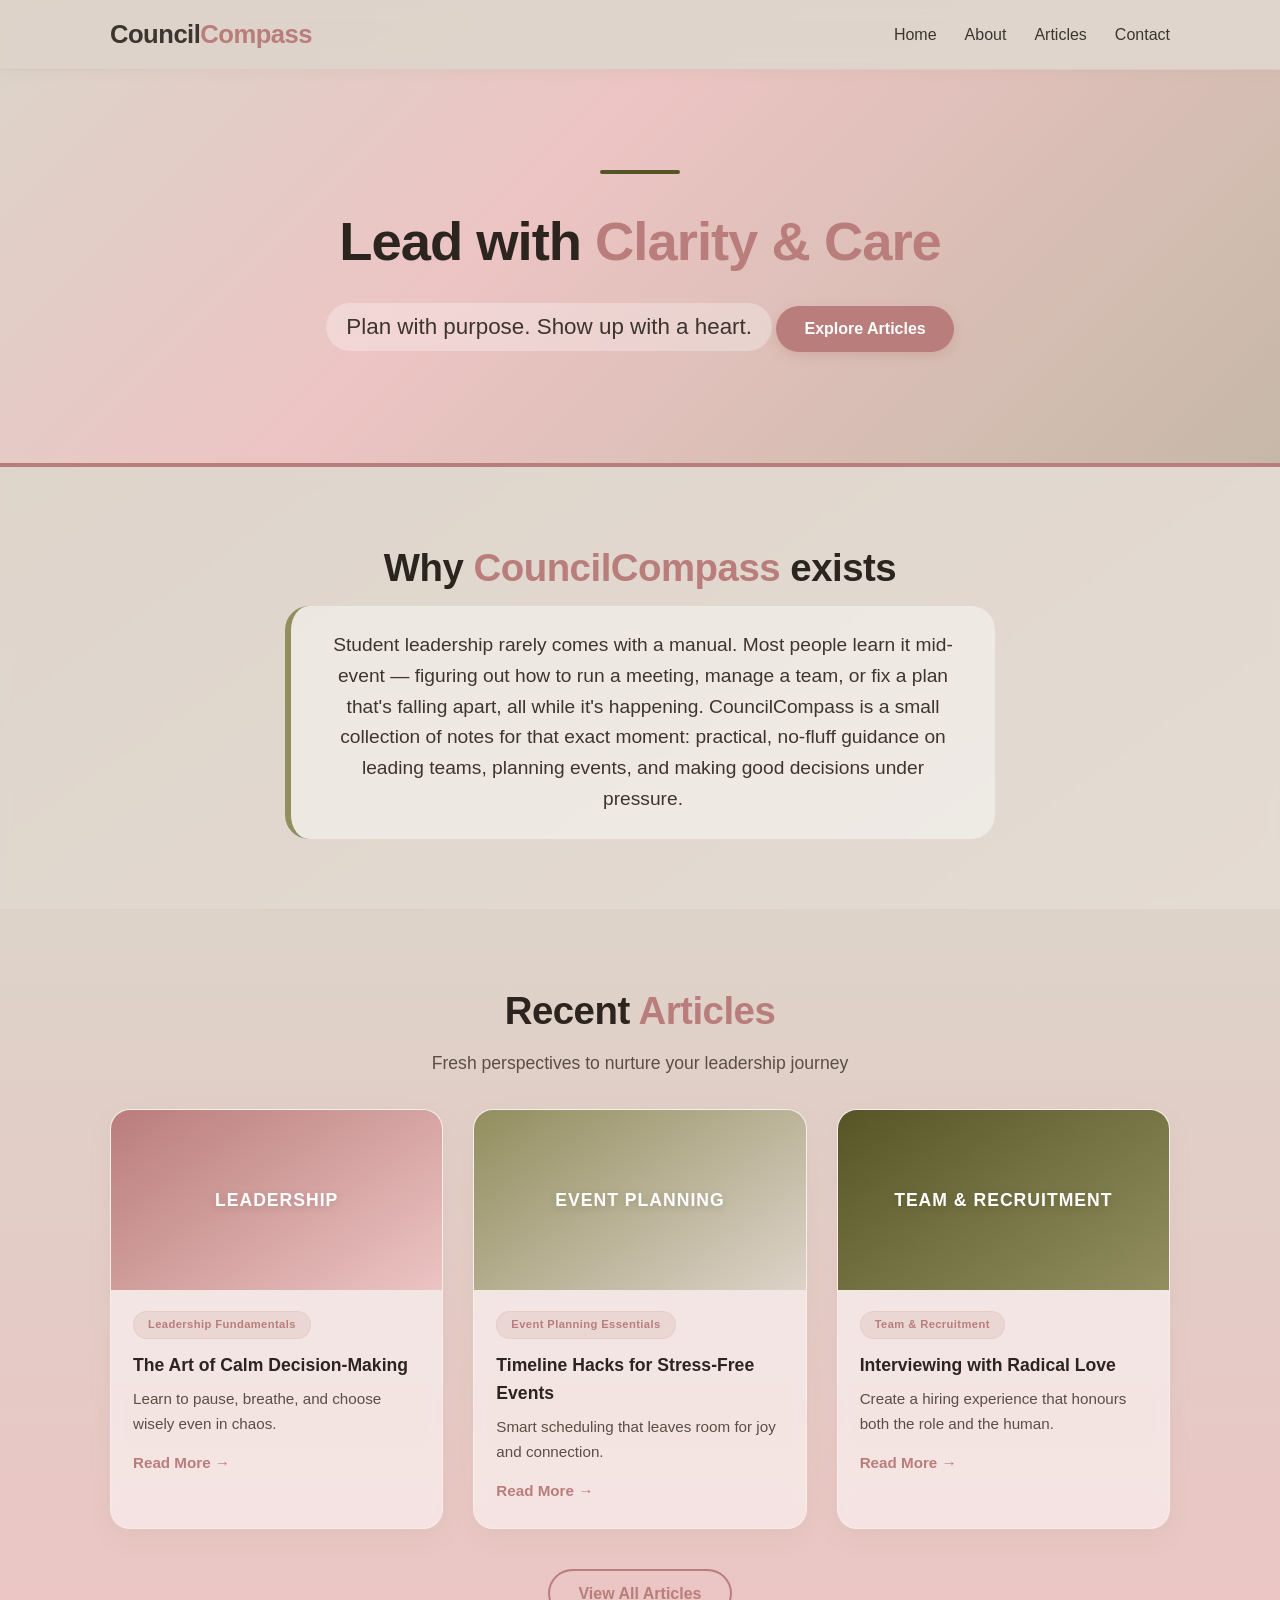
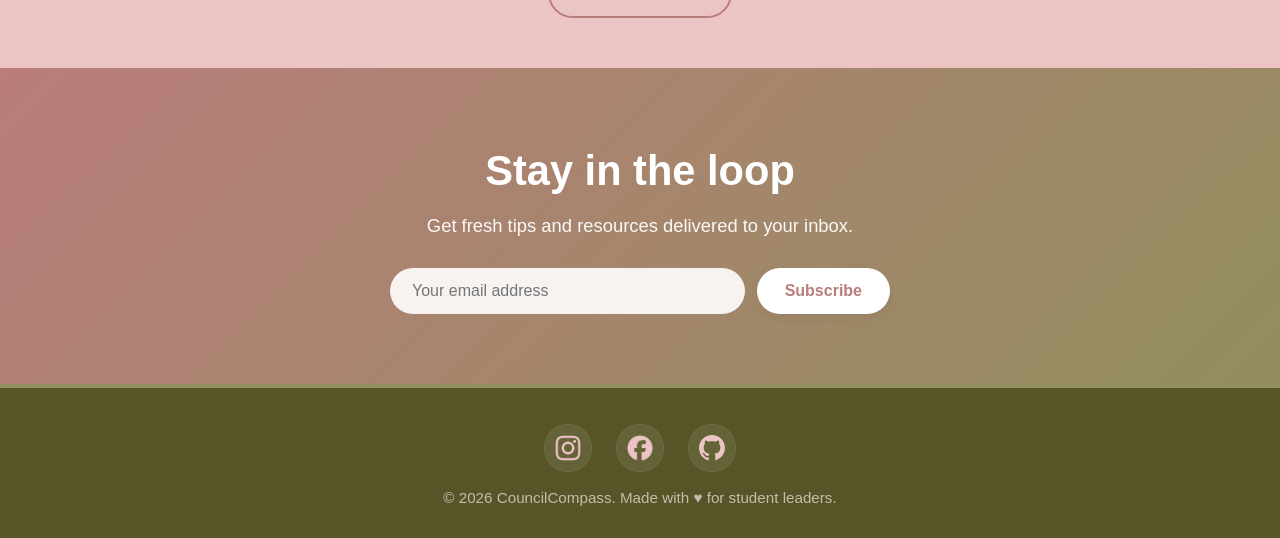
==== commit 5a94b060: "fixed some visual errors" ====
--- a/index.html
+++ b/index.html
@@ -83,6 +83,8 @@
           </div>
         </article>
 
+        </div>
+
       <div class="center-btn">
         <a href="articles.html" class="btn btn-outline">View All Articles</a>
       </div>
@@ -94,8 +96,8 @@
     <div class="container">
       <h2>Stay in the <span class="highlight">loop</span></h2>
       <p>Get fresh tips and resources delivered to your inbox.</p>
-      <form class="subscribe-form" action="#" method="post">
-        <input type="email" placeholder="Your email address" required />
+      <form class="subscribe-form" action="#" method="post" onsubmit="alert('Thanks for subscribing!◝(ᵔᵕᵔ)◜'); return false;">
+        <input type="email" placeholder="Your email address" aria-label="Email address" required />
         <button type="submit" class="btn btn-light">Subscribe</button>
       </form>
     </div>
--- a/style.css
+++ b/style.css
@@ -143,6 +143,29 @@
   color: #3d352e;
 }
 
+/* ---------- SECTION TITLES ---------- */
+.section-title {
+  font-size: 2.4rem;
+  font-weight: 700;
+  margin-bottom: 8px;
+  letter-spacing: -0.5px;
+  color: #2c241e;
+}
+
+.section-sub {
+  color: #5a4e45;
+  margin-bottom: 32px;
+  font-size: 1.1rem;
+}
+
+.section-title .primary {
+  color: #b97d7b;
+}
+
+.section-title .highlight {
+  color: #928e5e;
+}
+
 /* ---------- HERO ---------- */
 .hero {
   padding: 100px 0 80px;
@@ -184,29 +207,6 @@
   border-radius: 4px;
 }
 
-/* ---------- SECTION TITLES ---------- */
-.section-title {
-  font-size: 2.4rem;
-  font-weight: 700;
-  margin-bottom: 8px;
-  letter-spacing: -0.5px;
-  color: #2c241e;
-}
-
-.section-sub {
-  color: #5a4e45;
-  margin-bottom: 32px;
-  font-size: 1.1rem;
-}
-
-.section-title .primary {
-  color: #b97d7b;
-}
-
-.section-title .highlight {
-  color: #928e5e;
-}
-
 /* ---------- ABOUT ---------- */
 .about {
   padding: 70px 0;
@@ -238,10 +238,17 @@
 .recent .section-title {
   text-align: center;
 }
+ 
+.recent .section-sub { 
+    text-align: center; 
+}
 
 .center-btn {
-  text-align: center;
+  display: flex;
+  justify-content: center;
+  align-items: center;
   margin-top: 40px;
+  width: 100%;
 }
 
 /* ---------- CARDS ---------- */
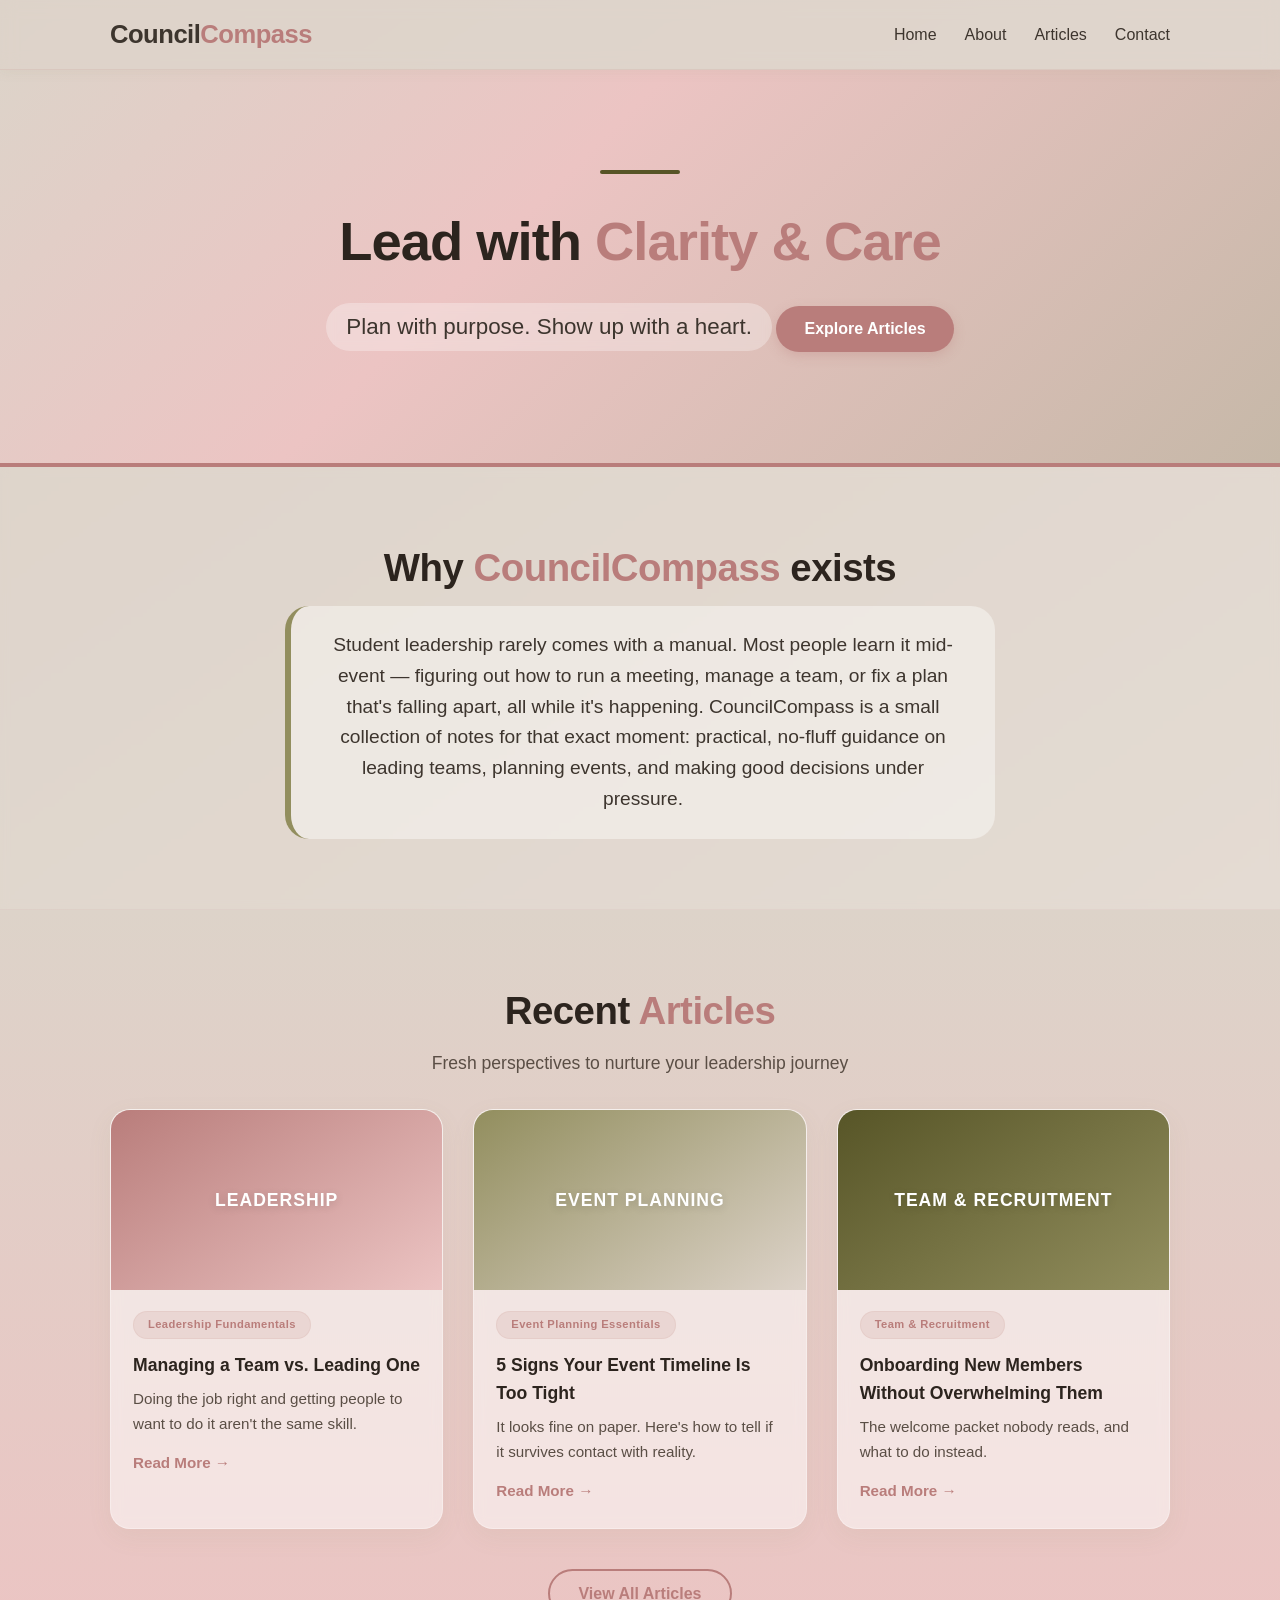
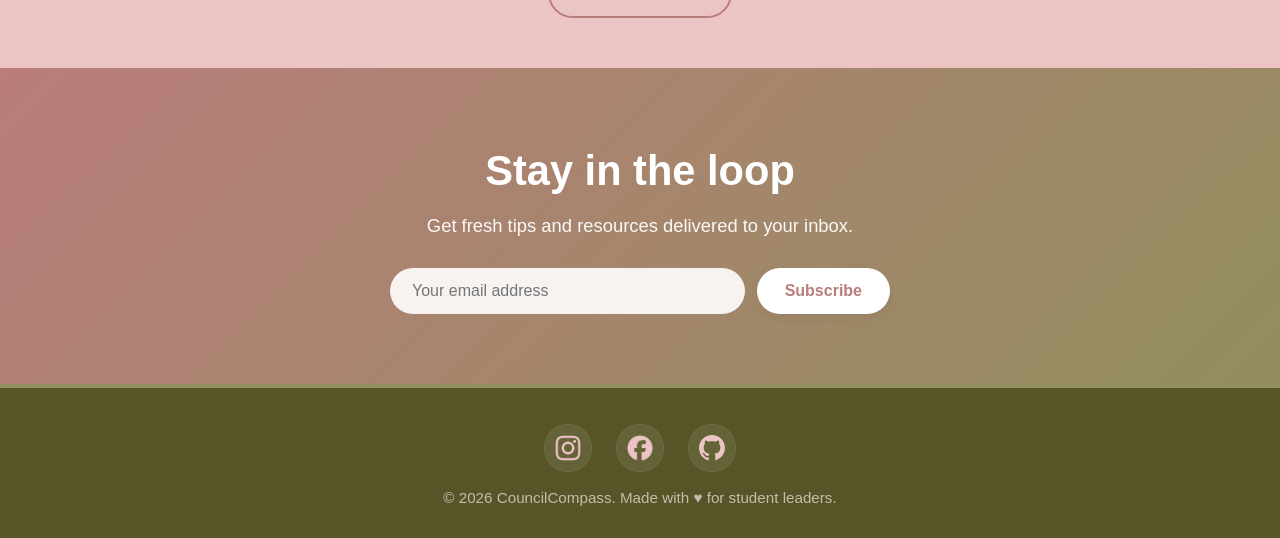
==== commit a7fe18a7: "added all the  articles !" ====
--- a/index.html
+++ b/index.html
@@ -57,9 +57,9 @@
           <div class="card-img c1">Leadership</div>
           <div class="card-body">
             <span class="pillar-tag">Leadership Fundamentals</span>
-            <h3><a href="#popup-decision">The Art of Calm Decision‑Making</a></h3>
-            <p>Learn to pause, breathe, and choose wisely even in chaos.</p>
-            <a href="#popup-decision" class="read-more">Read More →</a>
+            <h3><a href="#popup-team-vs-lead">Managing a Team vs. Leading One</a></h3>
+            <p>Doing the job right and getting people to want to do it aren't the same skill.</p>
+            <a href="#popup-team-vs-lead" class="read-more">Read More →</a>
           </div>
         </article>
 
@@ -67,8 +67,8 @@
           <div class="card-img c2">Event Planning</div>
           <div class="card-body">
             <span class="pillar-tag">Event Planning Essentials</span>
-            <h3><a href="#popup-timeline">Timeline Hacks for Stress‑Free Events</a></h3>
-            <p>Smart scheduling that leaves room for joy and connection.</p>
+            <h3><a href="#popup-timeline">5 Signs Your Event Timeline Is Too Tight</a></h3>
+            <p>It looks fine on paper. Here's how to tell if it survives contact with reality.</p>
             <a href="#popup-timeline" class="read-more">Read More →</a>
           </div>
         </article>
@@ -77,9 +77,9 @@
           <div class="card-img c3">Team &amp; Recruitment</div>
           <div class="card-body">
             <span class="pillar-tag">Team &amp; Recruitment</span>
-            <h3><a href="#popup-interview">Interviewing with Radical Love</a></h3>
-            <p>Create a hiring experience that honours both the role and the human.</p>
-            <a href="#popup-interview" class="read-more">Read More →</a>
+            <h3><a href="#popup-onboarding-without-overwhelm">Onboarding New Members Without Overwhelming Them</a></h3>
+            <p>The welcome packet nobody reads, and what to do instead.</p>
+            <a href="#popup-onboarding-without-overwhelm" class="read-more">Read More →</a>
           </div>
         </article>
 
@@ -128,33 +128,47 @@
   </footer>
 
     <!-- ===== POP-UPS ===== -->
-  <div id="popup-decision" class="popup">
+  <div id="popup-team-vs-lead" class="popup">
     <div class="popup-box">
       <a href="#_" class="close-btn">&times;</a>
-      <h2>The Art of Calm Decision‑Making</h2>
+      <h2>Managing a Team vs. Leading One</h2>
       <span class="pillar-tag">Leadership Fundamentals</span>
-      <p>Lorem ipsum dolor sit amet, consectetur adipiscing elit. Sed do eiusmod tempor incididunt ut labore et dolore magna aliqua.</p>
-      <p>Ut enim ad minim veniam, quis nostrud exercitation ullamco laboris nisi ut aliquip ex ea commodo consequat.</p>
+      <p>Every student organization runs on some mix of management and leadership, but the two aren't the same skill. Management keeps a team on schedule. Leadership gives a team a reason to stay on schedule when it stops being easy.</p>
+      <p>Management is task-oriented. It's assigning roles, tracking deadlines, following up on deliverables, and making sure logistics don't fall through the cracks. It's necessary — a group with no management structure will miss deadlines no matter how inspired everyone feels. But management alone treats people like items on a checklist, and checklists don't ask why they're doing something.</p>
+      <p>Leadership is direction-oriented. It's explaining why a task matters, not just that it's due Friday. It's noticing when someone is quietly burning out before they say anything. It's the difference between “submit the design by Friday” and “here's why this design has to land — it's the first thing new members will see, and it sets the tone for the whole event.” Same deadline, very different reason to care.</p>
+      <p>Most student leaders default to management under pressure because it's measurable — you can point to a spreadsheet and see what's late. Leadership is harder to track, which is exactly why it gets skipped when things get busy. But teams that only experience management tend to do the minimum required and disengage the moment no one's watching.</p>
+      <p>The fix isn't choosing one over the other — it's noticing which one you default to and deliberately practicing the other. If you're naturally good at rallying people but bad at tracking deadlines, build a simple tracking system. If you're naturally organized but rarely check in on how people are doing, block ten minutes before every meeting just to ask.</p>
     </div>
   </div>
 
   <div id="popup-timeline" class="popup">
     <div class="popup-box">
       <a href="#_" class="close-btn">&times;</a>
-      <h2>Timeline Hacks for Stress‑Free Events</h2>
+      <h2>5 Signs Your Event Timeline Is Too Tight</h2>
       <span class="pillar-tag">Event Planning Essentials</span>
-      <p>Duis aute irure dolor in reprehenderit in voluptate velit esse cillum dolore eu fugiat nulla pariatur.</p>
-      <p>Excepteur sint occaecat cupidatat non proident, sunt in culpa qui officia deserunt mollit anim id est laborum.</p>
+      <p>A packed program looks impressive on paper. The problem is paper doesn't account for late attendees, a microphone that needs troubleshooting, or a segment that runs four minutes over because the crowd was into it. Here are five signs your timeline needs more breathing room before it's tested live.</p>
+      <ol>
+        <li><strong>Every task has exactly one person who can do it.</strong> If your emcee is also your tech operator and your only person who knows the Wi-Fi password, one delay anywhere becomes a delay everywhere. Tight timelines have no redundancy built in.</li>
+        <li><strong>Setup and rehearsal share the same block.</strong> If your schedule assumes the venue will be fully set up and the run-through finished in the same 30 minutes, one of those two things is going to get cut short — usually the rehearsal, which is the one that actually catches mistakes.</li>
+        <li><strong>There's no transition time between segments.</strong> Real programs don't move from one segment straight into the next with zero gap. People need to walk on and off stage, hand off microphones, and reset. A timeline with zero transition buffer is a timeline that's already behind before the event starts.</li>
+        <li><strong>Vendor and supplier arrival times are assumed, not confirmed.</strong> "They should be here by 8" is not the same as a confirmed delivery window. If your timeline depends on an external party showing up exactly on schedule, and that hasn't been confirmed in writing, the plan is built around a hope.</li>
+        <li><strong>There's no answer for what happens if something runs ten minutes over.</strong> If the honest answer to "what do we cut if we're running late" is "we'll figure it out," that's the clearest sign the timeline is too tight — because the plan already assumes it might not hold.</li>
+      </ol>
+      <p>None of this means over-engineering every minute. It means building in small amounts of slack on purpose, in the places most likely to slip, so a single delay doesn't cascade into the whole program falling apart.</p>
     </div>
   </div>
 
-  <div id="popup-interview" class="popup">
+  <div id="popup-onboarding-without-overwhelm" class="popup">
     <div class="popup-box">
       <a href="#_" class="close-btn">&times;</a>
-      <h2>Interviewing with Radical Love</h2>
+      <h2>Onboarding New Members Without Overwhelming Them</h2>
       <span class="pillar-tag">Team &amp; Recruitment</span>
-      <p>Sed ut perspiciatis unde omnis iste natus error sit voluptatem accusantium doloremque laudantium.</p>
-      <p>Totam rem aperiam, eaque ipsa quae ab illo inventore veritatis et quasi architecto beatae vitae dicta sunt explicabo.</p>
+      <p>The instinct after recruitment is to hand new members everything at once — the org chart, the full history, every policy, every channel — in a single orientation session. Almost none of it sticks, because people can only absorb so much before it turns into noise.</p>
+      <p>Information needs sequencing. New members need to know, on day one, exactly what they need in order to function this week: who their point of contact is, where to find the next meeting, and what their first task actually is. Everything else — long-term structure, past projects, org history — can wait until it's relevant.</p>
+      <p>Pairing each new member with a buddy or mentor, someone slightly more experienced who isn't their direct supervisor, gives them a low-pressure person to ask “obvious” questions to. People are far more likely to ask a peer than to interrupt a meeting to admit they're lost.</p>
+      <p>An early, small, genuinely useful task matters more than a long welcome packet. Reading materials build familiarity; doing something builds confidence and a sense of belonging. Give new members something real to contribute within their first week or two, even if it's small.</p>
+      <p>A living reference document — updated as processes change — beats a one-time orientation every time. Orientations happen once and get forgotten. A shared, searchable doc lets new members find what they need on their own schedule, months after the day they joined.</p>
+      <p>Good onboarding isn't about front-loading information. It's about giving people just enough to start, and making it easy to find more when they actually need it.</p>
     </div>
   </div>
 
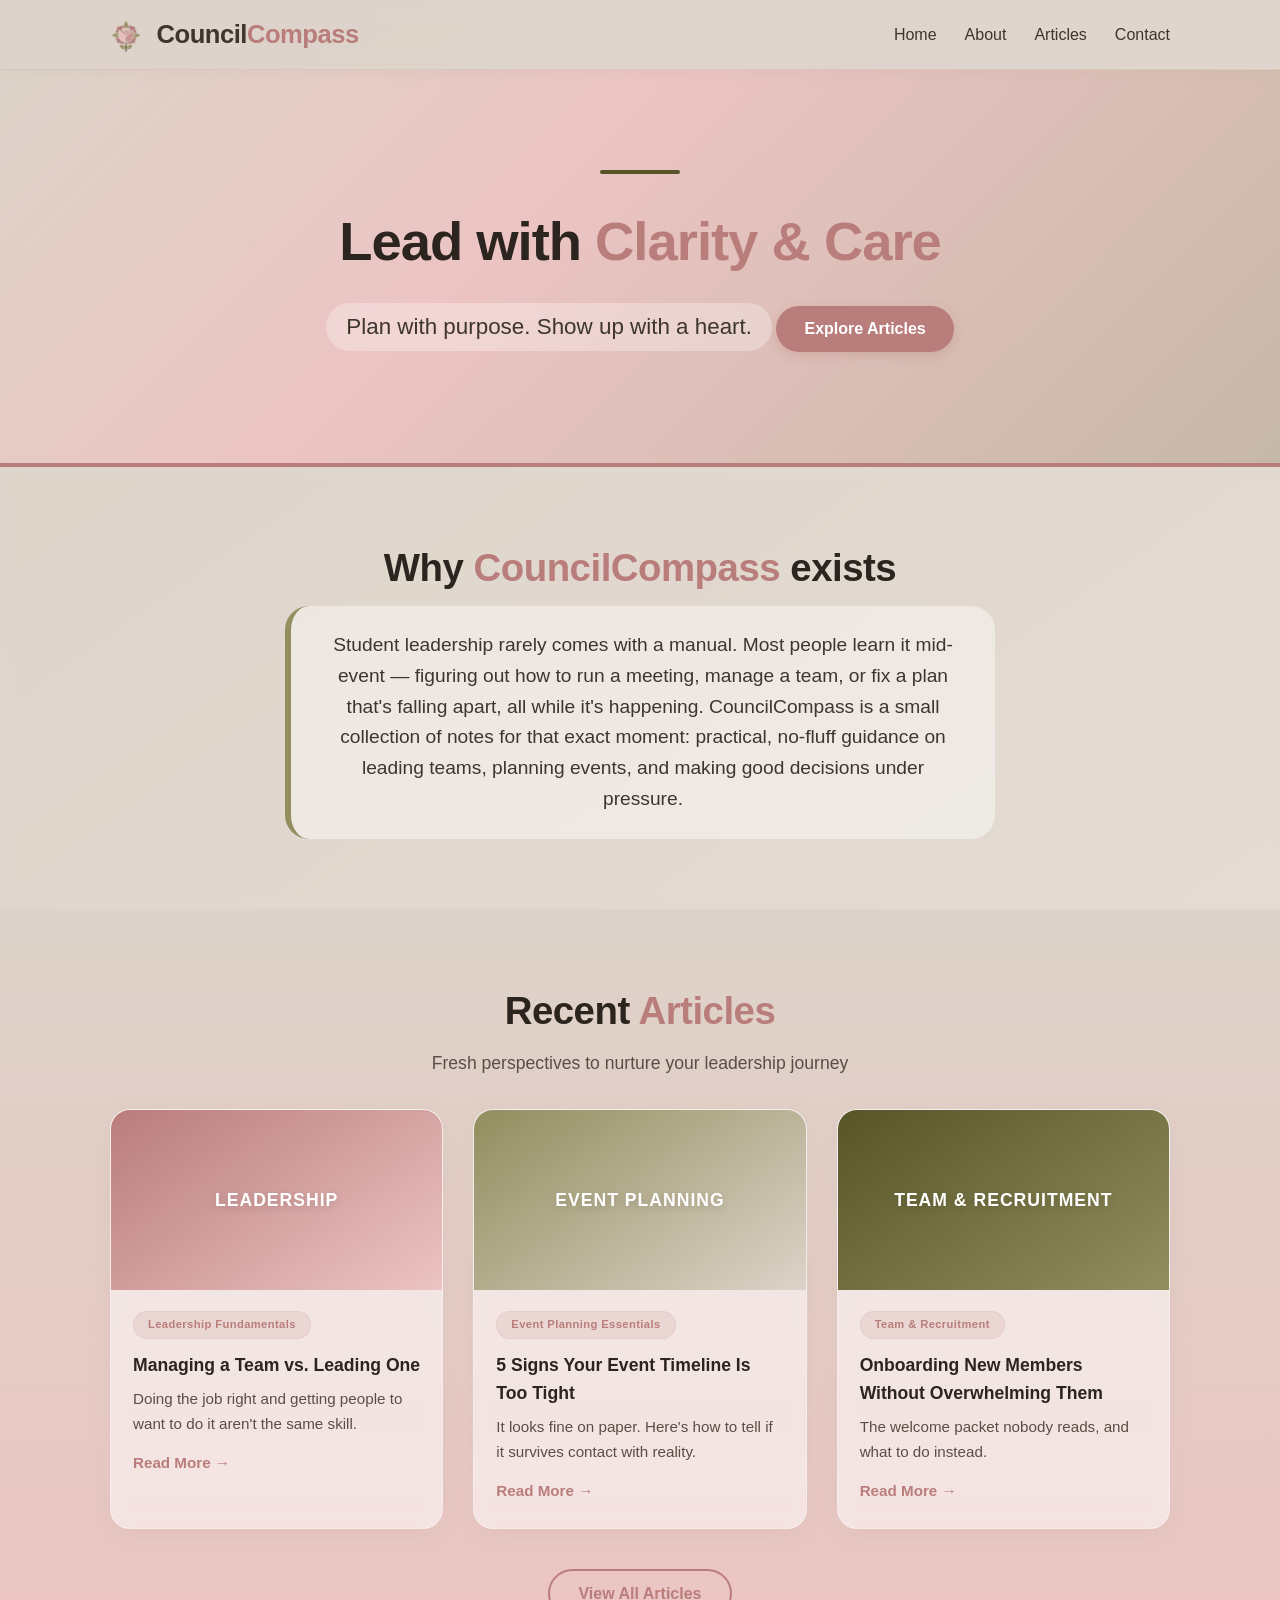
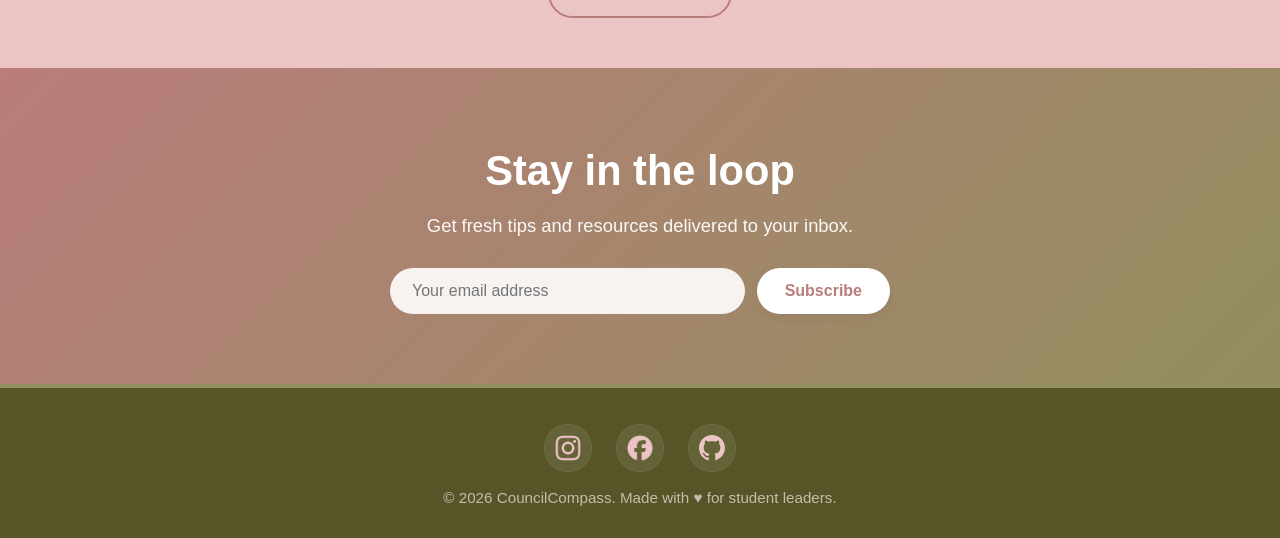
==== commit 3fb230e8: "enhanced / polished visuals" ====
--- a/index.html
+++ b/index.html
@@ -3,14 +3,17 @@
 <head>
   <meta charset="UTF-8" />
   <meta name="viewport" content="width=device-width, initial-scale=1.0" />
-  <title>CouncilCompass</title>
+  <title>Home – CouncilCompass</title>
   <link rel="stylesheet" href="style.css" />
 </head>
 <body>
 
   <header>
     <div class="container header-inner">
-      <div class="logo">Council<span>Compass</span></div>
+      <div class="logo">
+        <img src="images/CouncilCompass-logo.png" alt="CouncilCompass logo" class="site-logo" />
+        Council<span>Compass</span>
+      </div>
       <nav class="nav-links">
         <a href="#home">Home</a>
         <a href="#about">About</a>
--- a/style.css
+++ b/style.css
@@ -65,6 +65,13 @@
 
 .logo span {
   color: #b97d7b;
+}
+
+.site-logo {
+  height: 32px;
+  width: auto;
+  vertical-align: middle;
+  margin-right: 8px;
 }
 
 .nav-links {
